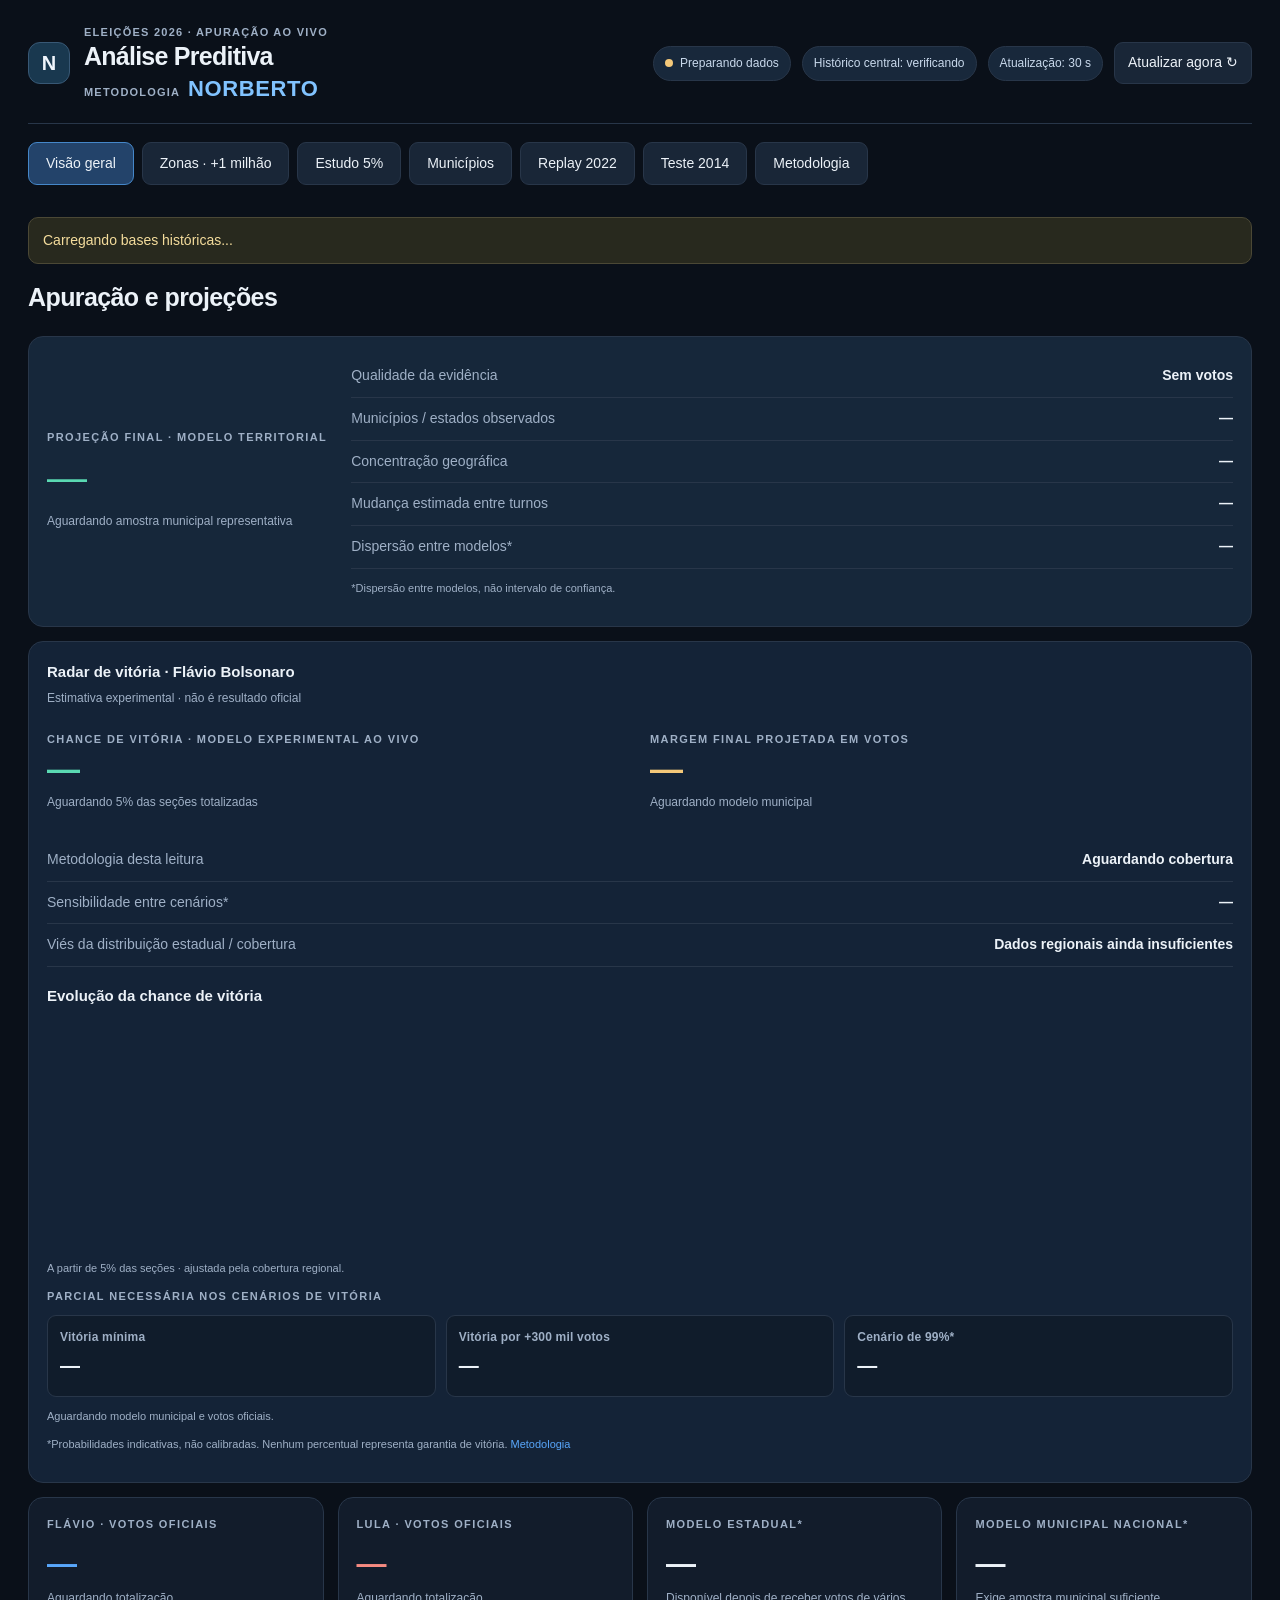
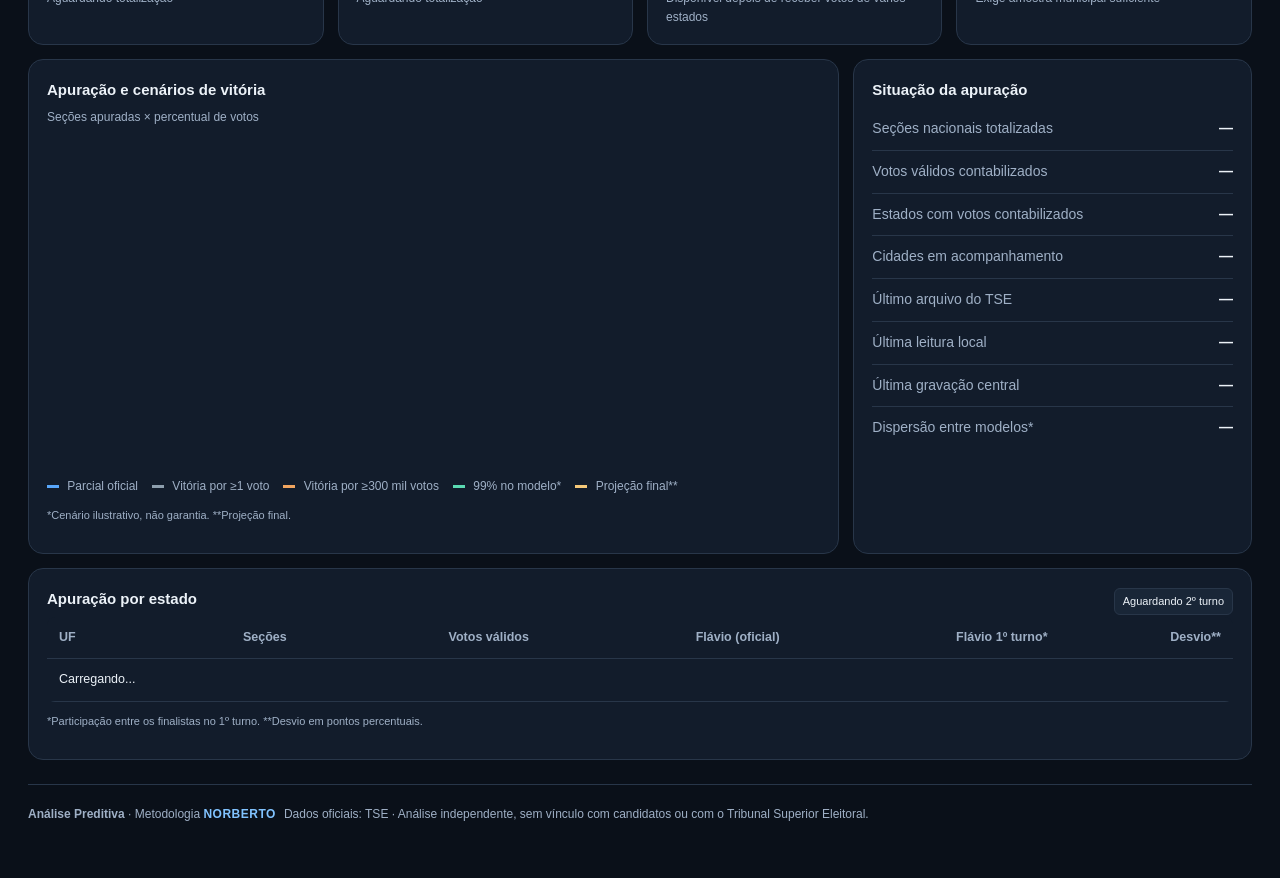
==== eleicoes-2026-live/index.html @ 01050803 "feat(eleicoes): candidate selectable first-round vote breakdown for every major-city electoral zone" ====
<!doctype html>
<html lang="pt-BR"><head><meta charset="utf-8"><meta name="viewport" content="width=device-width, initial-scale=1">
<title>Análise Preditiva | Metodologia Norberto | Eleições 2026</title>
<meta name="description" content="Análise Preditiva — Metodologia Norberto. Eleições 2026, apuração presidencial, projeções e dados oficiais do TSE.">
<style>
:root{color-scheme:dark;--bg:#0a1019;--panel:#121c2b;--panel2:#192637;--border:#283649;--txt:#ecf2f8;--muted:#9fb0c6;--blue:#58a6fa;--red:#f58a81;--green:#5ad9b2;--yellow:#f4c879}
*{box-sizing:border-box}html{scroll-behavior:smooth}body{background:var(--bg);color:var(--txt);font:14px/1.55 Inter,-apple-system,BlinkMacSystemFont,Segoe UI,sans-serif;margin:0}button,input,select{font:inherit}a{color:var(--blue);text-decoration:none}button{cursor:pointer;border:1px solid var(--border);color:var(--txt);background:var(--panel2);border-radius:9px;padding:9px 13px}button:hover{border-color:#58708e}button.on{background:#23436a;border-color:#4587c9}input,select{color:var(--txt);background:var(--panel2);border:1px solid var(--border);border-radius:9px;padding:11px;width:100%;outline:none}input:focus{border-color:var(--blue)}.shell{max-width:1540px;margin:auto;padding:24px 28px 55px}.top{display:flex;justify-content:space-between;align-items:center;gap:18px;padding-bottom:20px;border-bottom:1px solid var(--border)}.brand{display:flex;gap:14px;align-items:center}.mark{background:#1c527a;border:1px solid #347ead;width:42px;height:42px;border-radius:12px;display:grid;place-items:center;font-size:19px}.brand h1{font-size:19px;line-height:1.2;margin:0}.eyebrow{font-size:11px;text-transform:uppercase;letter-spacing:1.4px;color:var(--muted);font-weight:700}.muted{color:var(--muted)}.sub{font-size:12px;color:var(--muted);margin:4px 0}.right{display:flex;gap:11px;align-items:center;flex-wrap:wrap}.pill{display:inline-flex;align-items:center;gap:7px;background:#18283b;border:1px solid var(--border);border-radius:99px;padding:7px 11px;color:#c9d9ec;font-size:12px}.dot{width:8px;height:8px;border-radius:99px;background:var(--yellow)}.dot.active{background:var(--green);box-shadow:0 0 0 4px #5ad9b21a}.tabs{display:flex;gap:8px;flex-wrap:wrap;padding:18px 0}.tab{padding:10px 17px}.intro{margin:2px 0 20px}.intro h2{font-size:25px;margin:0 0 5px;letter-spacing:-.6px}.notice{padding:11px 14px;border:1px solid #4b4835;background:#28291e;color:#f4dc9c;border-radius:10px;margin:14px 0;line-height:1.6}.notice.error{border-color:#73413f;background:#2b1e22;color:#ffb7ab}.grid{display:grid;grid-template-columns:repeat(12,minmax(0,1fr));gap:14px}.card{background:var(--panel);border:1px solid var(--border);border-radius:15px;padding:18px;min-width:0}.kpi{grid-column:span 3}.wide{grid-column:span 8}.side{grid-column:span 4}.full{grid-column:span 12}.half{grid-column:span 6}.kpi .n{font-size:30px;font-weight:760;line-height:1.1;margin-top:14px;letter-spacing:-1px}.head{font-size:15px;font-weight:700;margin:0 0 7px}.kpi .detail{font-size:12px;color:var(--muted);margin-top:9px;min-height:36px}.blue{color:var(--blue)}.red{color:var(--red)}.green{color:var(--green)}.yellow{color:var(--yellow)}.hr{border:0;border-top:1px solid var(--border);margin:14px 0}.pair{display:flex;justify-content:space-between;gap:18px;padding:10px 0;border-bottom:1px solid var(--border)}.pair:last-child{border:0}.pair strong{text-align:right;font-variant-numeric:tabular-nums}.progress{height:10px;border-radius:20px;display:flex;overflow:hidden;background:#243346;margin:16px 0 6px}.progress>div:first-child{background:#427dd0}.progress>div:last-child{background:#d76867}.statlabel{color:var(--muted);font-size:12px}.tools{display:flex;gap:9px;align-items:center;flex-wrap:wrap}.tools select{width:auto;max-width:320px}.tbl{overflow:auto;max-height:570px;border-radius:8px}.tbl table{border-collapse:collapse;width:100%;font-size:12.5px;white-space:nowrap}th,td{text-align:right;padding:11px 12px;border-bottom:1px solid #283649}th{color:var(--muted);font-weight:650;position:sticky;top:0;background:var(--panel);z-index:1}th:first-child,td:first-child{text-align:left}.tag{font-size:11px;padding:4px 8px;border:1px solid var(--border);background:var(--panel2);border-radius:6px;white-space:nowrap}.stage-buttons{display:flex;flex-wrap:wrap;gap:9px}.chart{width:100%;height:300px;display:block}.metricbig{font-size:25px;font-weight:760}.legend{display:flex;flex-wrap:wrap;gap:14px;font-size:12px;color:var(--muted);margin-top:6px}.swatch{display:inline-block;width:12px;height:3px;vertical-align:middle;margin-right:5px}.list-compact{padding-left:20px;margin:12px 0}.list-compact li{margin:9px 0}.hide{display:none!important}footer{font-size:12px;color:var(--muted);padding-top:30px}#cityResults{max-height:300px;overflow:auto;margin-top:10px}#cityResults button{width:100%;text-align:left;border:0;border-bottom:1px solid var(--border);border-radius:0;background:transparent}#cityResults button:hover{background:#1b2d44}.mini{font-size:11px;color:var(--muted)}@media(max-width:1000px){.kpi{grid-column:span 6}.wide,.side{grid-column:span 12}.half{grid-column:span 12}.shell{padding:16px}.top{align-items:flex-start;flex-direction:column}.intro h2{font-size:22px}}@media(max-width:560px){.kpi{grid-column:span 12}.tabs{gap:6px}.tab{flex:1;padding:9px 7px}.kpi .n{font-size:27px}}

/* Win-path monitor: inherits the existing observatory design. */
.victory-panel{background:#142337}
.victory-metrics{display:grid;grid-template-columns:1fr 1fr;gap:20px;margin:13px 0}
.victory-measure{padding:10px 0;min-width:0}
.victory-measure .n{font-size:33px;font-weight:760;line-height:1.3;font-variant-numeric:tabular-nums}
.victory-scenarios{display:grid;grid-template-columns:repeat(3,minmax(0,1fr));gap:10px;margin:10px 0}
.victory-scenarios>div{border:1px solid var(--border);border-radius:9px;padding:12px;background:#101c2b}
.victory-scenarios strong{font-size:20px;font-variant-numeric:tabular-nums;display:block;margin:3px 0}
.victory-scenarios .eyebrow{text-transform:none;letter-spacing:.2px;font-size:12px}
#liveChart{height:340px}
@media(max-width:720px){.victory-metrics{grid-template-columns:1fr}.victory-scenarios{grid-template-columns:1fr}#liveChart{height:295px}}

#winProbabilityChart{margin-top:4px;max-height:235px}
.brand h1{font-size:25px;letter-spacing:-.75px;font-weight:760}.brand .eyebrow{letter-spacing:1.25px}.method-signature{display:flex;flex-wrap:wrap;gap:8px;align-items:baseline;margin-top:4px;line-height:1.25}.method-signature span{font-size:11px;letter-spacing:1.2px;color:var(--muted);font-weight:700}.method-signature strong{font-size:22px;letter-spacing:.6px;color:#81c3ff;font-weight:820}.footer-author{color:#81c3ff;letter-spacing:.5px}@media(max-width:560px){.brand h1{font-size:23px}.method-signature strong{font-size:20px}}.mark{background:#19384f;border-color:#385875;color:#eff5fc;font-weight:800;font-size:20px}.victory-panel .sub{line-height:1.45}footer{display:flex;flex-wrap:wrap;gap:4px 8px;border-top:1px solid var(--border);margin-top:24px;padding-top:20px}
</style></head>
<body><div class="shell">
<header class="top"><div class="brand"><div class="mark">N</div><div><div class="eyebrow">ELEIÇÕES 2026 · APURAÇÃO AO VIVO</div><h1>Análise Preditiva</h1><div class="method-signature"><span>METODOLOGIA</span><strong>NORBERTO</strong></div></div></div><div class="right"><span id="apiStatus" class="pill"><span id="apiDot" class="dot"></span><span id="apiText">Preparando dados</span></span><span class="pill" id="archiveStatus">Histórico central: verificando</span><span class="pill" id="refreshClock">Atualização: 30 s</span><button id="refreshBtn" type="button">Atualizar agora ↻</button></div></header>
<nav class="tabs"><button class="tab on" data-view="overview">Visão geral</button><button class="tab" data-view="zones">Zonas · +1 milhão</button><button class="tab" data-view="early">Estudo 5%</button><button class="tab" data-view="cities">Municípios</button><button class="tab" data-view="replay">Replay 2022</button><button class="tab" data-view="replay14">Teste 2014</button><button class="tab" data-view="methods">Metodologia</button></nav>
<div id="notice" class="notice" role="status">Carregando bases históricas...</div>
<section id="view-overview" class="view"><div class="intro"><h2>Apuração e projeções</h2></div>
<div class="grid">
<div class="card full" style="display:flex;gap:24px;flex-wrap:wrap;align-items:center;justify-content:space-between;background:#16273a">
  <div style="min-width:235px"><div class="eyebrow">Projeção final · modelo territorial</div>
  <div class="n green" style="font-size:40px" id="kc">—</div><div class="sub" id="kcdet">Aguardando amostra municipal representativa</div></div>
  <div style="flex:1;min-width:280px"><div class="pair"><span class="muted">Qualidade da evidência</span><strong id="quality">Sem votos</strong></div>
  <div class="pair"><span class="muted">Municípios / estados observados</span><strong id="modelCoverage">—</strong></div>
  <div class="pair"><span class="muted">Concentração geográfica</span><strong id="geoBias">—</strong></div>
  <div class="pair"><span class="muted">Mudança estimada entre turnos</span><strong id="transfer">—</strong></div>
  <div class="pair"><span class="muted">Dispersão entre modelos*</span><strong id="modelRange">—</strong></div>
  <p class="mini">*Dispersão entre modelos, não intervalo de confiança.</p></div></div>

<div class="card full victory-panel" id="victoryPanel">
  <div class="head">Radar de vitória · Flávio Bolsonaro</div>
  <p class="sub">Estimativa experimental · não é resultado oficial</p>
  <div class="victory-metrics">
    <div class="victory-measure">
      <div class="eyebrow">Chance de vitória · modelo experimental ao vivo</div>
      <div id="winChance" class="n green">—</div>
      <div class="sub" id="winChanceSub">Aguardando 5% das seções totalizadas</div>
    </div>
    <div class="victory-measure">
      <div class="eyebrow">Margem final projetada em votos</div>
      <div id="projectedMargin" class="n yellow">—</div>
      <div class="sub" id="projectedMarginSub">Aguardando modelo municipal</div>
    </div>
  </div>

  <div class="pair"><span class="muted">Metodologia desta leitura</span><strong id="winPhase">Aguardando cobertura</strong></div>
  <div class="pair"><span class="muted">Sensibilidade entre cenários*</span><strong id="winRange">—</strong></div>
  <div class="pair"><span class="muted">Viés da distribuição estadual / cobertura</span><strong id="winGeography">Dados regionais ainda insuficientes</strong></div>
  <div class="head" style="margin-top:17px">Evolução da chance de vitória</div>
  
  <canvas class="chart" id="winProbabilityChart" style="height:235px" aria-label="Probabilidade experimental de vitória de Flávio conforme avançam as seções totalizadas"></canvas>
  <p class="mini">A partir de 5% das seções · ajustada pela cobertura regional.</p>
  <div class="eyebrow">Parcial necessária nos cenários de vitória</div>
  <div class="victory-scenarios">
    <div><div class="eyebrow">Vitória mínima</div><strong id="oneVoteNow">—</strong></div>
    <div><div class="eyebrow">Vitória por +300 mil votos</div><strong id="threeHundredNow">—</strong></div>
    <div><div class="eyebrow">Cenário de 99%*</div><strong id="nearCertainNow">—</strong></div>
  </div>
  <p class="mini" id="victoryAssumption">Aguardando modelo municipal e votos oficiais.</p>
  <p class="mini">*Probabilidades indicativas, não calibradas. Nenhum percentual representa garantia de vitória. <a href="#" data-method-link="1">Metodologia</a></p>
</div>
<div class="card kpi"><div class="eyebrow">Flávio · votos oficiais</div><div id="kf" class="n blue">—</div><div class="detail" id="kfdet">Aguardando totalização</div></div>
<div class="card kpi"><div class="eyebrow">Lula · votos oficiais</div><div id="kl" class="n red">—</div><div class="detail" id="kldet">Aguardando totalização</div></div>
<div class="card kpi"><div class="eyebrow">Modelo estadual*</div><div id="kp" class="n">—</div><div class="detail" id="kpdet">Disponível depois de receber votos de vários estados</div></div>
<div class="card kpi"><div class="eyebrow">Modelo municipal nacional*</div><div id="km" class="n">—</div><div class="detail" id="kmdet">Exige amostra municipal suficiente</div></div>
<div class="card wide"><div class="head">Apuração e cenários de vitória</div><p class="sub">Seções apuradas × percentual de votos</p><canvas class="chart" id="liveChart" aria-label="Apuração oficial e cenários de vitória ao longo das seções totalizadas"></canvas><div class="legend"><span><i class="swatch" style="background:#58a6fa"></i> Parcial oficial</span><span><i class="swatch" style="background:#8d9ead"></i> Vitória por ≥1 voto</span><span><i class="swatch" style="background:#f0a45f"></i> Vitória por ≥300 mil votos</span><span><i class="swatch" style="background:#5ad9b2"></i> 99% no modelo*</span><span><i class="swatch" style="background:#f4c879"></i> Projeção final**</span></div><p class="mini">*Cenário ilustrativo, não garantia. **Projeção final.</p></div>
<div class="card side"><div class="head">Situação da apuração</div><div class="pair"><span class="muted">Seções nacionais totalizadas</span><strong id="sections">—</strong></div><div class="pair"><span class="muted">Votos válidos contabilizados</span><strong id="votesvalid">—</strong></div><div class="pair"><span class="muted">Estados com votos contabilizados</span><strong id="statesReady">—</strong></div><div class="pair"><span class="muted">Cidades em acompanhamento</span><strong id="citiesReady">—</strong></div><div class="pair"><span class="muted">Último arquivo do TSE</span><strong id="lastSource">—</strong></div><div class="pair"><span class="muted">Última leitura local</span><strong id="lastUpdate">—</strong></div><div class="pair"><span class="muted">Última gravação central</span><strong id="archiveLatest">—</strong></div><div class="pair"><span class="muted">Dispersão entre modelos*</span><strong id="sensitivity">—</strong></div></div>
<div class="card full"><div class="tools" style="justify-content:space-between"><div><div class="head">Apuração por estado</div></div><span id="tableStatus" class="tag">Aguardando 2º turno</span></div><div class="tbl"><table><thead><tr><th>UF</th><th>Seções</th><th>Votos válidos</th><th>Flávio (oficial)</th><th>Flávio 1º turno*</th><th>Desvio**</th></tr></thead><tbody id="stateRows"><tr><td colspan="6">Carregando...</td></tr></tbody></table></div><p class="mini">*Participação entre os finalistas no 1º turno. **Desvio em pontos percentuais.</p></div>
</div></section>


<section id="view-zones" class="view hide">
 <div class="intro"><h2>Apuração por zona eleitoral</h2><p class="muted">15 cidades com mais de 1 milhão de habitantes · estimativa populacional IBGE 2026</p></div>
 <div class="card" style="margin-bottom:14px">
  <div class="tools" style="justify-content:space-between">
   <div class="tools"><label for="metroSelect" class="eyebrow">Localidade</label><select id="metroSelect" aria-label="Cidade com mais de um milhão de habitantes"></select></div>
   <button id="zoneRefreshBtn" type="button">Atualizar zonas</button>
  </div>
  <p class="sub" id="zoneStatus">Selecione uma localidade para carregar o cadastro de zonas do TSE.</p>
 </div>
 <div class="grid">
  <div class="card kpi"><div class="eyebrow">Zonas cadastradas</div><div class="n" id="zoneTotal">—</div><div class="detail">Cadastro oficial EA12</div></div>
  <div class="card kpi"><div class="eyebrow">Zonas com dados do 2º turno</div><div class="n blue" id="zoneCounted">—</div><div class="detail">EA20 oficial · 6258</div></div>
  <div class="card kpi"><div class="eyebrow">Cobertura das zonas</div><div class="n" id="zoneCoverage">—</div><div class="detail">Seções totalizadas nas zonas verificadas</div></div>
  <div class="card kpi"><div class="eyebrow">Referência histórica validada</div><div class="n" id="zoneVerified">—</div><div class="detail">1º turno por zona × total municipal</div></div>
  <div class="card full">
   <div class="head">Leitura territorial · primeiro e segundo turnos</div>
   <p class="sub" id="zoneSummary">Votos oficiais de cada zona eleitoral, sem somar novamente os totais municipais.</p>
   <div class="tools"><label for="zoneCandidateFilter" class="mini">Explorar candidato do 1º turno</label><select id="zoneCandidateFilter" aria-label="Candidato do primeiro turno por zona"></select></div>
   <div class="tbl"><table><thead><tr><th>Zona</th><th>Seções apuradas</th><th>Flávio · 1º turno*</th><th>Candidato escolhido · 1º turno</th><th>Flávio · 2º turno*</th><th>Desvio</th><th>Votos válidos no 2º turno</th></tr></thead>
    <tbody id="zoneRows"><tr><td colspan="7">Carregando cadastro eleitoral...</td></tr></tbody></table></div>
   <p class="mini">*Participação apenas entre Flávio e Lula, para comparação entre turnos. O total de votos válido inclui todos os candidatos do primeiro turno. Zonas sem resultados aparecem como indisponíveis, nunca como zero. Fonte: TSE (EA12/EA20).</p>
  </div>

  <div class="card full">
   <div class="head">Primeiro turno de 2026 · todos os candidatos</div>
   <p class="sub">Votação nominal por zona, agregada apenas após conciliação com o resultado municipal oficial.</p>
   <div class="tbl"><table><thead><tr><th>Candidato</th><th>Votos</th><th>% dos válidos no 1º turno</th></tr></thead>
    <tbody id="zoneCandidates"><tr><td colspan="3">Carregando referência oficial por zona...</td></tr></tbody></table></div>
   <div class="pair"><span class="muted">Votos em candidatos fora da disputa do 2º turno</span><strong id="zoneOtherVotes">—</strong></div>
   <div class="pair"><span class="muted">Votos brancos e nulos (1º turno)</span><strong id="zoneBlankNull">—</strong></div>
   <p class="mini">Esses votos não têm destino conhecido no segundo turno. Uma mudança nos votos agregados não identifica individualmente quem transferiu seu voto.</p>
  </div>
  <div class="card half">
   <div class="head">Comparecimento e abstenção</div>
   <div class="pair"><span class="muted">Comparecimento no 1º turno</span><strong id="zoneTurnoutFirst">—</strong></div>
   <div class="pair"><span class="muted">Abstenção no 1º turno</span><strong id="zoneAbstentionFirst">—</strong></div>
   <div class="pair"><span class="muted">Comparecimento nas seções já totalizadas do 2º turno</span><strong id="zoneTurnoutSecond">—</strong></div>
   <div class="pair"><span class="muted">Variação observada*</span><strong id="zoneTurnoutDelta">—</strong></div>
   <p class="mini">*A comparação parcial é descritiva: as seções totalizadas podem não representar todas as zonas.</p>
  </div>
  <div class="card half">
   <div class="head">Sensibilidade à participação · cenário hipotético</div>
   <label class="mini" for="zoneTurnoutAssumption">Variação do comparecimento no 2º turno em relação ao 1º: <strong id="zoneTurnoutAssumptionValue">0,0 p.p.</strong></label>
   <input type="range" id="zoneTurnoutAssumption" min="-10" max="10" step="0.5" value="0" style="width:100%;margin:12px 0">
   <label class="mini" for="zoneOtherParticipation">Parcela dos votos de terceiros que voltaria a ser válida: <strong id="zoneOtherParticipationValue">80%</strong></label>
   <input type="range" id="zoneOtherParticipation" min="0" max="100" step="5" value="80" style="width:100%;margin:12px 0">
   <div class="pair"><span class="muted">Mudança hipotética de comparecimento</span><strong id="zoneScenarioAttendance">—</strong></div>
   <div class="pair"><span class="muted">Votos de terceiros considerados válidos na hipótese</span><strong id="zoneScenarioPool">—</strong></div>
   <p class="mini">Os controles não atribuem votos a candidatos nem produzem chance de vitória: mostram apenas o tamanho dos grupos sob hipóteses informadas pelo leitor.</p>
  </div>
  <div class="card full">
   <div class="head">Diagnóstico por zonas · uso experimental</div>
   <div class="pair"><span class="muted">Diferença territorial da parcial recebida</span><strong id="zoneShift">—</strong></div>
   <div class="pair"><span class="muted">Projeção exploratória da cidade pelas zonas</span><strong id="zoneProjection">—</strong></div>
   <p class="mini" id="zoneProjectionNote">A projeção ficará suspensa até termos referência do primeiro turno para todas as zonas e cobertura suficiente do segundo turno. Ela não entra automaticamente no motor nacional ou nas chances eleitorais.</p>
  </div>
 </div>
</section>
<section id="view-early" class="view hide">
  <div class="intro"><h2>Estudo histórico · primeiras 5% das urnas</h2>
    <p class="muted">Apuração real de 2022 e simulações territoriais de 2014/2018.</p>
  </div>
  <div class="notice">2022: apuração real. 2014/2018: simulações municipais, não a sequência oficial de urnas.</div>
  <div class="grid">
    <div class="card kpi"><div class="eyebrow">2022 · estimativa aos 5% de seções</div><div class="n blue" id="earlyActual5">—</div><div class="detail">Bolsonaro · interpolado entre 4,82% e 5,61% reais</div></div>
    <div class="card kpi"><div class="eyebrow">2022 · resultado final</div><div class="n" id="earlyFinal2022">—</div><div class="detail">TSE · 100% de seções</div></div>
    <div class="card kpi"><div class="eyebrow">Queda de 5% até o final</div><div class="n red" id="earlyBias5">—</div><div class="detail">Diferença de participação, em pontos percentuais</div></div>
    <div class="card kpi"><div class="eyebrow">Vantagem inicial para 300 mil votos*</div><div class="n yellow" id="earlyTarget300">—</div><div class="detail">Hipótese: repetir o desvio de 2022; 120 milhões de votos válidos</div></div>
    
    <div class="card full" id="odds5Panel">
      <div class="tools" style="justify-content:space-between;align-items:start">
        <div>
          <div class="head">Faixas de chance condicional · parcial aos 5%</div>
          <p class="sub">Chance por faixa de parcial aos 5% · cenários não calibrados.</p>
        </div>
        <div class="tools"><label for="odds5Partial" class="mini">Simular parcial</label><select id="odds5Partial" aria-label="Parcial hipotética de Flávio aos cinco por cento das seções"></select></div>
      </div>
      <div class="victory-metrics" style="margin-top:4px">
        <div class="victory-measure"><div class="eyebrow">Chance de vitória no cenário composto</div><div class="n yellow" id="odds5Chance">—</div></div>
        <div class="victory-measure"><div class="eyebrow">Faixa entre apurações regionais distintas</div><div class="n" id="odds5Sensitivity">—</div><div class="sub" id="odds5SensitivityLabel">O mesmo percentual de parcial pode significar situações muito diferentes.</div></div>
      </div>
      <div class="pair"><span class="muted">Chance condicional de vitória por pelo menos 300 mil votos</span><strong id="odds5Chance300">—</strong></div>
      <p class="mini" id="odds5Assumptions">Carregando simulações e hipóteses...</p>
      <canvas class="chart" id="odds5Chart" style="height:320px" aria-label="Curvas de chance condicional para cada percentual da parcial com 5% das urnas apuradas"></canvas>
      <div class="legend"><span><i class="swatch" style="background:#f4c879"></i> Cenário composto</span><span><i class="swatch" style="background:#58a6fa"></i> 2022 como referência</span><span><i class="swatch" style="background:#5ad9b2"></i> Regional moderado</span><span><i class="swatch" style="background:#f58a81"></i> Regional concentrado</span></div>
      <div class="tbl" style="margin-top:17px"><table><thead><tr><th>Parcial aos 5%</th><th>Chance composta</th><th>Vitória ≥300 mil votos</th><th>2022 como referência</th><th>Regional moderado</th><th>Regional concentrado</th><th>Equilibrado</th></tr></thead><tbody id="odds5Rows"><tr><td colspan="7">Carregando cenários...</td></tr></tbody></table></div>
      <p class="mini">Os pesos de combinação são escolhas analíticas: 10% equilibrado, 35% trajetória real de 2022, 35% regional moderado e 20% regional concentrado. Foram incluídos erros adicionais hipotéticos de 1,5 ponto percentual. Valores de 95% ou 99% <b>não significam garantias de 95% ou 99%</b> na eleição de 2026. <a href="/data/odds-5pct-2026.json">Ver simulações, parâmetros e limitações</a>.</p>
    </div>
    <div class="card wide">
      <div class="head">Evolução real de 2022 · início da apuração</div>
      <p class="sub">Curva oficial · ponto de 5% interpolado.</p>
      <canvas id="earlyChart" class="chart" aria-label="Parcial nacional real de 2022 até 12% das seções"></canvas>
      <div class="legend"><span><i class="swatch" style="background:#58a6fa"></i> Parcial real de Bolsonaro</span><span><i class="swatch" style="background:#f4c879"></i> Interpolação aos 5%</span><span><i class="swatch" style="background:#8897ab"></i> Resultado final (49,10%)</span></div>
    </div>
    <div class="card side">
      <div class="head">Como interpretar 5%</div>
      <div class="pair"><span class="muted">Limiar de vitória mínima*</span><strong id="earlyTargetOne">—</strong></div>
      <div class="pair"><span class="muted">Limiar de vitória por 300 mil*</span><strong id="earlyTarget300Detail">—</strong></div>
      <div class="pair"><span class="muted">Medida usada</span><strong>Seções apuradas</strong></div>
      <div class="pair"><span class="muted">Status de confiança</span><strong>Não calibrado</strong></div>
      <hr class="hr"><p class="mini">*Limites hipotéticos: mantida exatamente a diferença de 4,39 p.p. entre a parcial aos 5% e o resultado final de 2022. Não são limiares de garantia ou uma previsão independente para 2026.</p>
      <p class="mini" id="earlySnapAudit">Verificando registros históricos...</p>
    </div>
    <div class="card full">
      <div class="head">Teste do motor com 5% · 2014 e 2018</div>
      <p class="sub">300 simulações por cenário · não reproduzem a ordem oficial das seções.</p>
      <div class="tbl"><table><thead><tr><th>Ano / cenário</th><th>Resultado final</th><th>Parcial bruta média</th><th>Projeção média</th><th>Erro médio</th><th>Erro 90%*</th><th>Erros de vencedor</th></tr></thead><tbody id="earlyValidationRows"><tr><td colspan="7">Carregando teste...</td></tr></tbody></table></div>
      <p class="mini">*Percentil 90 do erro simulado, não confiança estatística de 90%.</p>
    </div>
    <div class="card full">
      <div class="head">Metodologia e rastreabilidade</div>
      <p>2022: observações do TSE preservadas em <a href="https://github.com/wcota/br_eleicoes_2022_2T/blob/main/br.csv" target="_blank" rel="noopener">br.csv</a>. O valor exato aos 5% não foi publicado naquele instante: estimamos por interpolação linear entre a leitura de 4,82% e a de 5,61%.</p>
      <p>2014/2018: utilizamos os resultados municipais completos com sua referência no primeiro turno e revelamos municípios em sequências simuladas. Comparamos a projeção obtida somente com os municípios revelados com o resultado final conhecido. O motor continua experimental, especialmente em 5% e com cobertura geográfica concentrada.</p>
      <p class="mini">Dataset e parâmetros auditáveis: <a href="/data/early-count-5pct.json">Validação 5% (JSON)</a>. Este estudo não altera a parcial oficial nem os critérios de prontidão do motor usado na visão geral.</p>
    </div>
  </div>
</section>
<section id="view-cities" class="view hide"><div class="intro"><h2>Base territorial · 5.570 municípios</h2><p class="muted">Resultados municipais e referências históricas.</p></div><div class="grid"><div class="card side"><label class="eyebrow" for="ufFilter">Filtrar estado</label><select id="ufFilter"><option value="">Brasil inteiro</option></select><div style="height:13px"></div><label class="eyebrow" for="citySearch">Pesquisar cidade</label><input id="citySearch" placeholder="Digite o nome da cidade" autocomplete="off"><div id="cityResults"></div><p class="mini">Amostras municipais atualizadas gradualmente. A ausência de uma cidade não equivale a zero voto.</p></div><div class="card wide"><div class="head" id="selectedCity">Selecione um município</div><div id="cityDetail" class="muted">Utilize a busca ao lado para escolher uma cidade e ver sua referência eleitoral.</div></div><div class="card full"><div class="head">Como os dados municipais influenciam a previsão</div><p class="muted">O modelo compara a parcial municipal com o primeiro turno para estimar os votos restantes.</p></div></div></section>
<section id="view-replay" class="view hide"><div class="intro"><h2>Replay histórico · 2022</h2><p class="muted">Projeções em fotografias históricas da apuração.</p></div><div class="card" style="margin-bottom:14px"><div class="head">Escolha o estágio histórico</div><div class="stage-buttons" id="stageButtons"></div><p class="mini">Cobertura em votos válidos, não em seções.</p></div><div class="grid"><div class="card kpi"><div class="eyebrow">Parcial observada · Bolsonaro</div><div id="rp" class="n blue">—</div><p class="sub" id="rpSub"></p></div><div class="card kpi"><div class="eyebrow">Projeção estadual</div><div id="rs" class="n">—</div><p class="sub" id="rsErr"></p></div><div class="card kpi"><div class="eyebrow">Projeção municipal</div><div id="rm" class="n green">—</div><p class="sub" id="rmErr"></p></div><div class="card kpi"><div class="eyebrow">Resultado final doméstico</div><div id="rf" class="n">49,10%</div><p class="sub">Bolsonaro • exclui exterior</p></div><div class="card wide"><div class="head">Erro absoluto por fase do replay</div><canvas class="chart" id="replayChart"></canvas><div class="legend"><span><i class="swatch" style="background:#58a6fa"></i> Estadual</span><span><i class="swatch" style="background:#5ad9b2"></i> Municipal</span></div></div><div class="card side"><div class="head">Auditoria do cenário</div><div class="pair"><span class="muted">Municípios observados</span><strong id="rCities">—</strong></div><div class="pair"><span class="muted">Votos válidos na fotografia</span><strong id="rVotes">—</strong></div><div class="pair"><span class="muted">Deslocamento estimado</span><strong id="rShift">—</strong></div><div class="pair"><span class="muted">Fonte temporal</span><strong id="rRef">—</strong></div><hr class="hr"><p class="mini">Modelo nacional de deslocamento entre turnos aplicado a referências municipais. Fotos históricas não necessariamente sincronizadas com um mesmo % de seções no TSE.</p></div></div></section>
<section id="view-replay14" class="view hide">
<div class="intro"><h2>Teste histórico · 2014</h2><p class="muted">Dilma Rousseff × Aécio Neves. Cenários de entrada municipal, com 200 simulações por cenário.</p></div>
<div class="notice">Teste <strong>sintético</strong>: a sequência dos municípios é simulada. Não corresponde à ordem cronológica real de transmissão das urnas de 2014. Os resultados do primeiro turno definem os pesos e a seleção; o segundo turno só é revelado para municípios selecionados.</div>
<div class="card" style="margin:15px 0"><div class="head">Ordem simulada das cidades</div><div class="tools"><button id="biased2014" class="on">Sul e Sudeste primeiro</button><button id="balanced2014">Ordem equilibrada</button></div><hr class="hr"><div class="head">Avanço da amostragem</div><div class="stage-buttons" id="stage14"></div><p class="mini">Meta de 5%, 10%, 20% ou 50% dos votos válidos conhecidos no 1º turno. Cobertura efetiva do 2º turno indicada na auditoria.</p></div>
<div class="grid">
<div class="card kpi"><div class="eyebrow">Parcial bruta · Aécio</div><div class="n blue" id="pct14raw">—</div><p class="sub">Somente cidades já reveladas</p></div>
<div class="card kpi"><div class="eyebrow">Projeção estadual</div><div class="n" id="pct14state">—</div><p class="sub" id="error14state">—</p></div>
<div class="card kpi"><div class="eyebrow">Projeção municipal</div><div class="n green" id="pct14mun">—</div><p class="sub" id="error14mun">—</p></div>
<div class="card kpi"><div class="eyebrow">Resultado oficial · Aécio</div><div class="n">48,36%</div><p class="sub">51.041.155 votos, incluindo exterior</p></div>
<div class="card wide"><div class="head">Curvas de 2014</div><p class="sub">A linha tracejada indica o resultado final doméstico de Aécio (48,32%).</p><canvas class="chart" id="chart2014"></canvas>
<div class="legend"><span><i class="swatch" style="background:#58a6fa"></i> Parcial</span><span><i class="swatch" style="background:#f4c879"></i> Estadual</span><span><i class="swatch" style="background:#5ad9b2"></i> Municipal</span><span><i class="swatch" style="background:#b7c6d9"></i> Resultado real</span></div></div>
<div class="card side"><div class="head">Auditoria do cenário</div><div class="pair"><span class="muted">Municípios revelados</span><strong id="num14">—</strong></div>
<div class="pair"><span class="muted">Votos do segundo turno revelados</span><strong id="coverage14">—</strong></div>
<div class="pair"><span class="muted">Estados presentes</span><strong id="states14">—</strong></div>
<div class="pair"><span class="muted">Deslocamento entre turnos</span><strong id="swing14">—</strong></div>
<div class="pair"><span class="muted">Erro da parcial bruta</span><strong id="error14raw">—</strong></div>
<hr class="hr"><p class="mini">Diferenças avaliadas contra 48,3241% (Aécio nos municípios brasileiros). O total oficial inclui também o exterior.</p></div>
<div class="card full"><div class="head">Robustez em 400 simulações independentes</div><div class="tbl"><table><thead><tr><th>Ordem dos municípios</th><th>Cobertura média</th><th>Erro bruto</th><th>Erro estadual</th><th>Erro municipal</th><th>Acerto do vencedor pelo modelo municipal</th></tr></thead><tbody id="trials14"></tbody></table></div><p class="mini">Erros médios absolutos em pontos percentuais. Cada cenário contém 200 seleções sintéticas próximas de 10% dos votos. Não são intervalos de confiança nem probabilidades de vitória para 2026.</p></div>
<div class="card full"><div class="head">Transferência territorial entre os turnos de 2014</div><p class="sub">Referência do 1º turno: Aécio ÷ (Aécio + Dilma) em cada cidade.</p><div class="tbl"><table><thead><tr><th>Cidade</th><th>Aécio entre os dois candidatos no 1º T</th><th>Aécio no 2º T</th><th>Mudança</th></tr></thead><tbody id="cities14"></tbody></table></div><p class="mini">Dados oficiais consolidados do TSE. As 131 localidades no exterior não participam da simulação territorial.</p></div>
</div></section><section id="view-methods" class="view hide"><div class="intro"><h2>Metodologia e fontes</h2></div><div class="card full" style="margin:16px 0">
<h3>Motor estatístico v1.1 · validação histórica</h3>
<p>O primeiro turno define dois parâmetros antes da apuração: a preferência entre os finalistas em cada município e seu peso em votos válidos. A diferença entre esse referencial e a votação parcial revela a transferência entre turnos. O sistema calcula dois ajustes nacionais e combina seus pesos conforme a distribuição geográfica dos votos observados; a partir de 20% de seções estaduais, os resultados oficiais de cada UF passam a ancorar gradualmente o modelo, até convergir para o resultado oficial completo.</p>
<div class="tbl"><table><thead><tr><th>Eleição e amostragem</th><th>Erro médio da parcial</th><th>Erro médio combinado</th><th>Tipo de evidência</th></tr></thead><tbody>
<tr><td>2014 · municípios equilibrados</td><td>2,48 p.p.</td><td><strong>0,44 p.p.</strong></td><td>100 simulações</td></tr>
<tr><td>2014 · Sul/Sudeste primeiro</td><td>7,71 p.p.</td><td><strong>0,64 p.p.</strong></td><td>100 simulações</td></tr>
<tr><td>2018 · municípios equilibrados</td><td>1,94 p.p.</td><td><strong>0,91 p.p.</strong></td><td>100 simulações</td></tr>
<tr><td>2018 · Sul/Sudeste primeiro</td><td>10,05 p.p.</td><td><strong>0,83 p.p.</strong></td><td>100 simulações</td></tr>
<tr><td>2022 · 4 fotografias municipais</td><td>—</td><td><strong>0,27–0,46 p.p.</strong></td><td>Apuração preservada; valores de cada estágio</td></tr>
</tbody></table></div>
<p class="mini">Simulações de 2014/2018: conjuntos de municípios completos selecionados por um processo fixo até aproximadamente 10% dos votos válidos conhecidos no 1º turno. Não são a sequência histórica real de transmissão de urnas. Os quatro registros de 2022 são fotografias reais, mas seus horários não coincidem necessariamente com 5%, 10%, 20% e 50% das seções. O erro varia entre eleições e amostras; não representa garantia estatística. <a href="/data/model-validation.json">Relatório completo dos experimentos</a>.</p>
<p><strong>Regra de apresentação:</strong> a dispersão entre modelos não é intervalo de confiança. Os limites de vitória calculam a parcial necessária com base na estimativa de votos ainda não apurados. O total de votos finais usa provisoriamente a referência de votos válidos do 1º turno, podendo mudar conforme comparecimento e votos do exterior. O indicador dinâmico começa a partir de 5% das seções e usa as chances condicionais do Estudo 5%, calculadas com cenários regionais e pesos assumidos. Quando os dados estaduais cobrem ao menos 90% dos votos nacionais e há oito UFs representadas, uma correção territorial atenuada pode ser aplicada. Enquanto não houver cobertura municipal suficiente, o percentual de seções apuradas, isoladamente, não aumenta a chance calculada: ela só muda com novos votos oficiais ou com correção territorial baseada em UFs efetivamente cobertas. A partir de 10%, com pelo menos 40 municípios observados em 12 UFs, a chance passa gradualmente à projeção territorial e a transição termina em 30% de seções. Se até 20% não houver cobertura municipal suficiente, a estimativa é suspensa em vez de continuar extrapolando o cenário inicial. Trata-se de probabilidade experimental, NÃO calibrada e sem garantia de 99%. Os limites mais exigentes do motor original continuam condicionados a 23 UFs, 100 municípios e 5% de cobertura municipal.</p>
</div><div class="grid"><div class="card half"><h3>Fontes primárias</h3><ul class="list-compact"><li><a href="https://www.tse.jus.br/eleicoes/informacoes-tecnicas-sobre-a-divulgacao-de-resultados" target="_blank" rel="noopener">TSE — Divulgação de resultados 2026</a>. Pleito 3221, eleição presidencial 6258.</li><li><a href="https://dadosabertos.tse.jus.br/" target="_blank" rel="noopener">TSE — Dados Abertos</a>: votos municipais e histórico.</li><li><a href="https://github.com/wcota/br_eleicoes_2022_2T" target="_blank" rel="noopener">Arquivo de fotografias municipais de 2022</a>, com versões históricas no Git.</li><li><a href="https://github.com/lsampaiorocha/brazil-votes-2026" target="_blank" rel="noopener">Consolidações municipais 2022/2026</a> e mapeamento de códigos.</li></ul></div><div class="card half"><h3>Regras analíticas</h3><ul class="list-compact"><li><b>Oficial:</b> sempre diretamente do TSE, com horário de leitura.</li><li><b>Referência municipal:</b> votos em Flávio divididos pela soma dos votos em Flávio e Lula no primeiro turno.</li><li><b>Projeção estadual:</b> média das parciais por UF ponderada pelos votos válidos do primeiro turno de 2026.</li><li><b>Projeção municipal:</b> usa votos já observados, referência territorial e deslocamento médio entre turnos nas cidades amostradas.</li><li><b>Sem votos novos:</b> nenhuma projeção final é produzida.</li></ul></div><div class="card full"><h3>Limitações e critérios de qualidade</h3><p>O modelo é <b>experimental</b>. A cobertura de cidades é amostral, não cobre necessariamente todas as zonas/seções em tempo real e pode sofrer viés de seleção. A probabilidade indicativa permanece oculta antes dos critérios mínimos de cobertura. Ainda não existe validação independente suficiente para chamar 99% de garantia. As parciais oficiais são armazenadas centralmente em tabelas dedicadas e protegidas. O histórico local é usado somente como redundância enquanto o serviço estiver indisponível. A coleta central é agendada apenas na janela eleitoral. A dispersão mostrada é o intervalo entre estimativas de modelos alternativos, não um intervalo de confiança nem uma probabilidade de vitória. A consulta do TSE é limitada a intervalos e não significa que haja nova divulgação a cada consulta.</p><p class="mini">Versão de estudo: 21/10/2026. Replay calculado com os dados que constavam de cada fotografia histórica, validado contra o resultado final doméstico somente para medição de erro. Corrigir pesos de comparecimento e reconstruir 2014/2018 continua no roteiro de pesquisa.</p></div></div></section>
<footer><span><strong>Análise Preditiva</strong> · Metodologia <strong class="footer-author">NORBERTO</strong></span><span>Dados oficiais: TSE · Análise independente, sem vínculo com candidatos ou com o Tribunal Superior Eleitoral.</span></footer>
</div><script src="/engine.js" defer></script><script src="/app.js" defer></script><script src="/replay2014.js" defer></script></body></html>
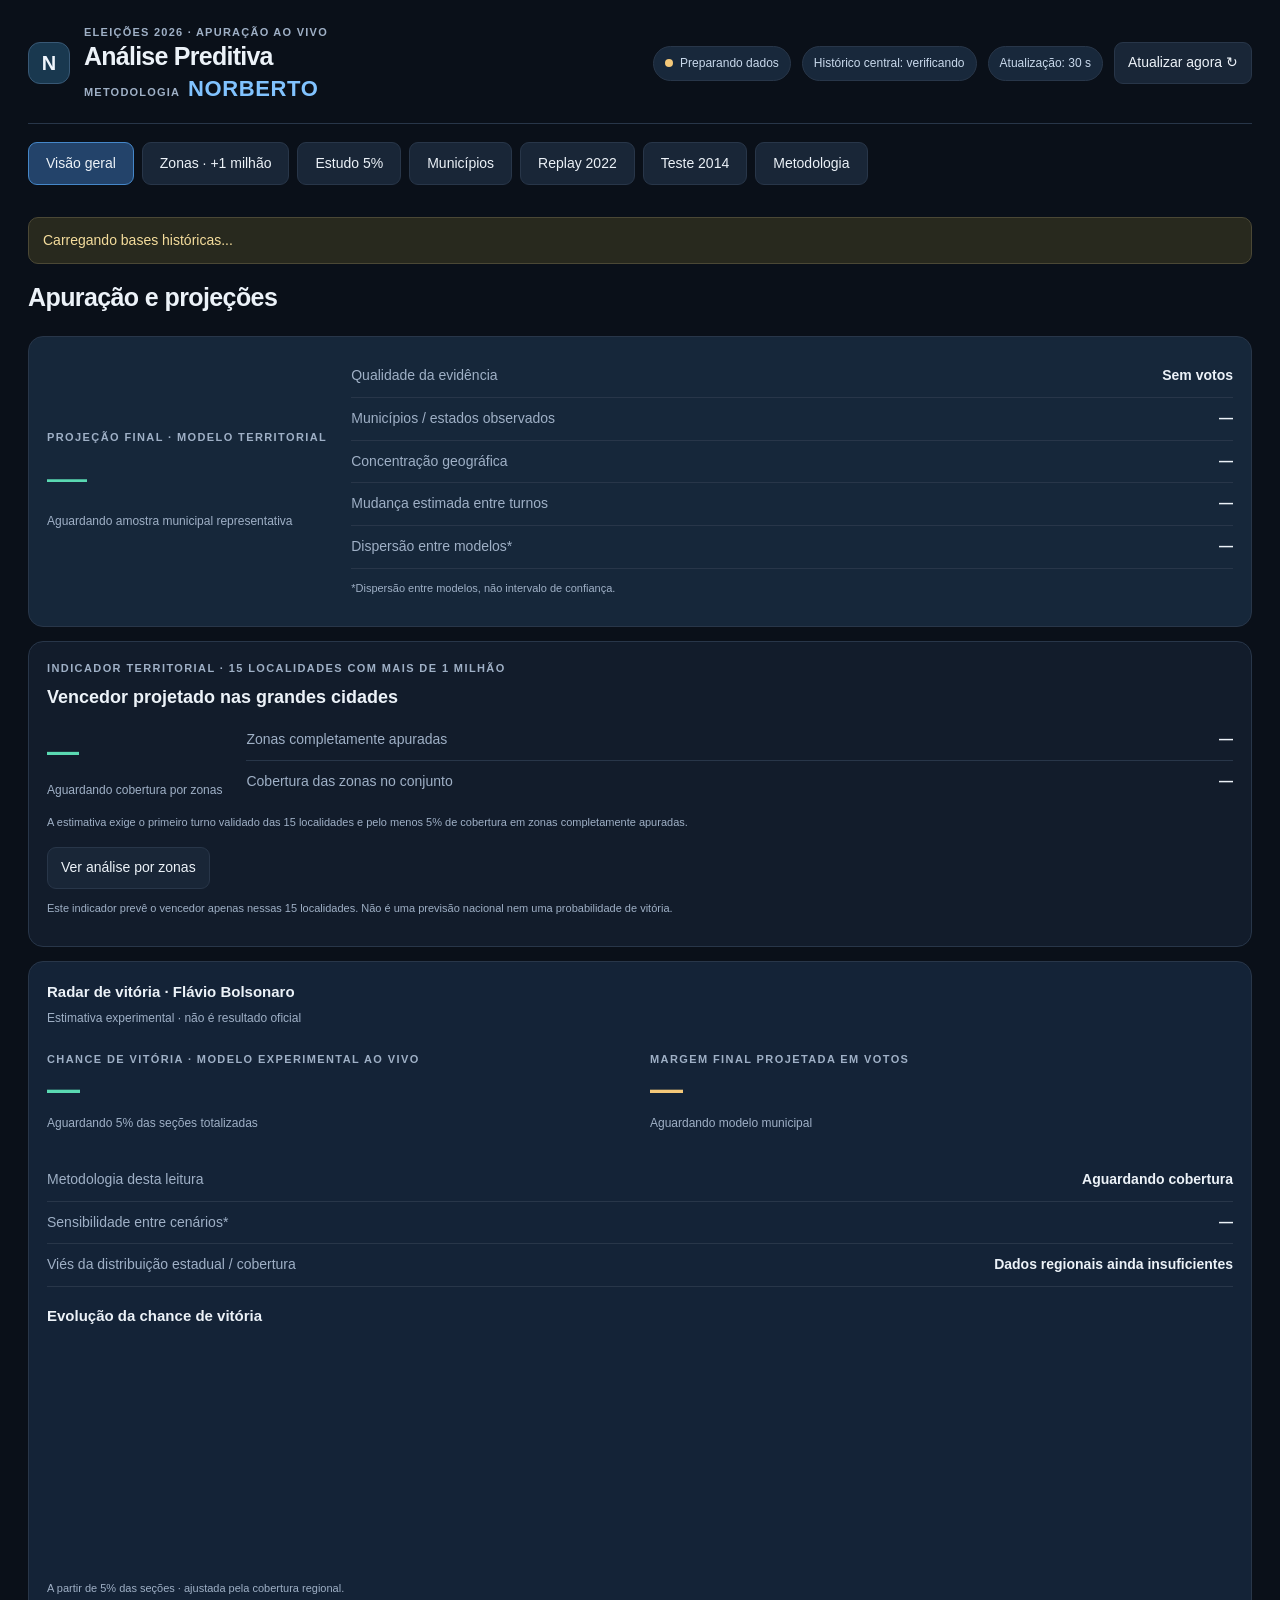
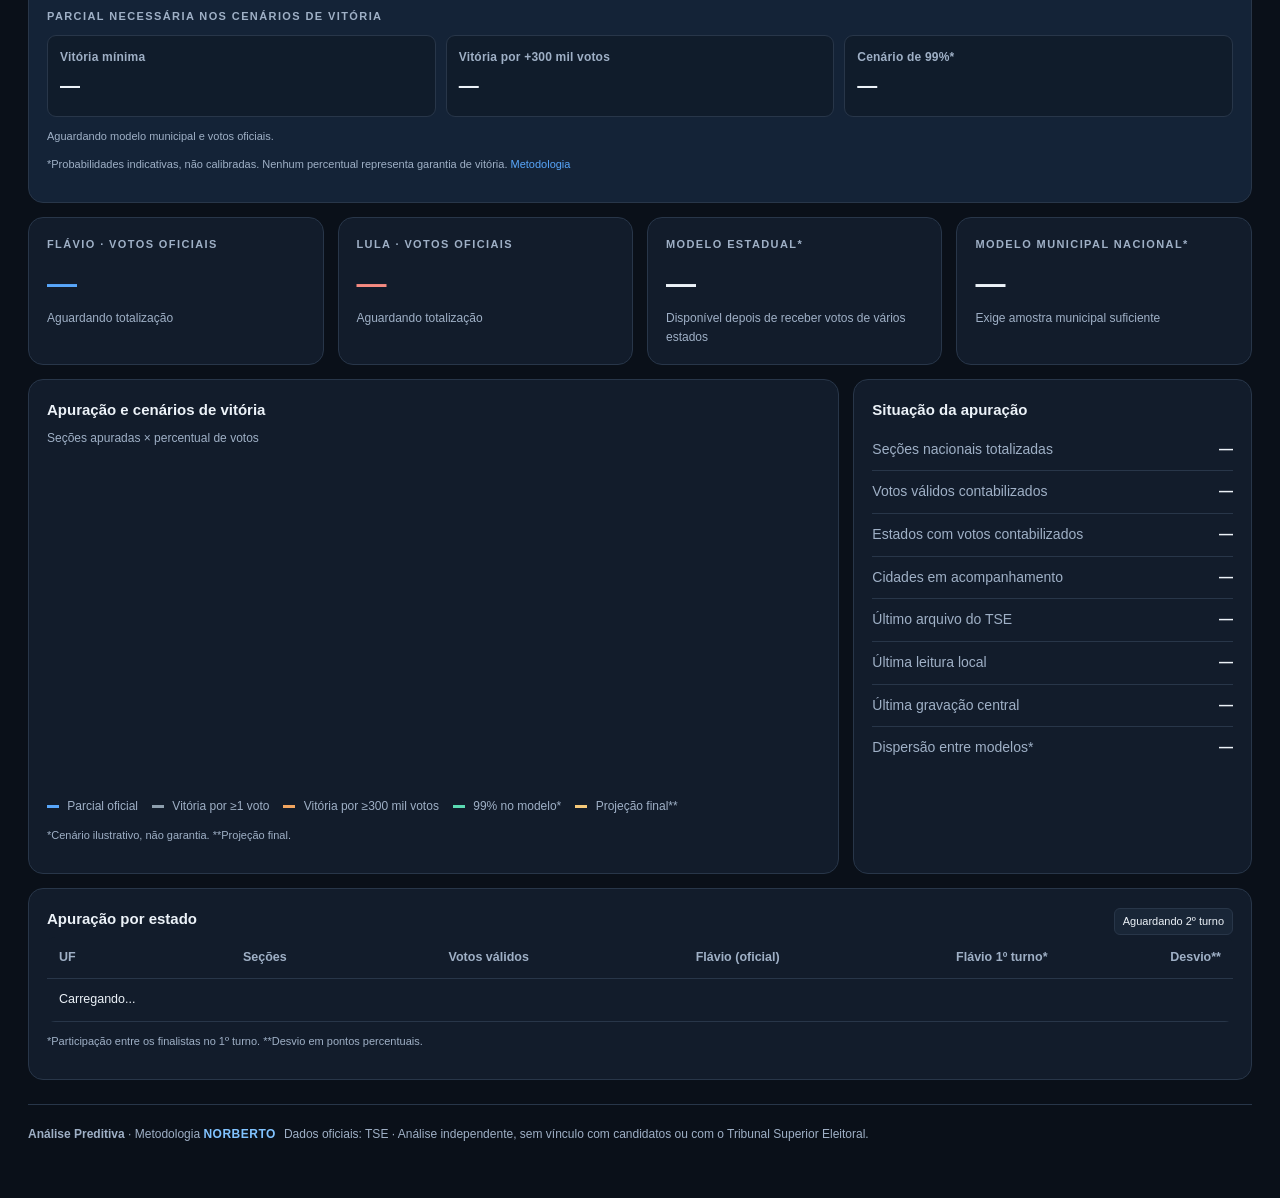
==== commit 59ef49bc: "feat(eleicoes): show megacity winner projection and 2022 winner-accuracy backtest on overview and zo" ====
--- a/eleicoes-2026-live/index.html
+++ b/eleicoes-2026-live/index.html
@@ -37,6 +37,19 @@
   <div class="pair"><span class="muted">Dispersão entre modelos*</span><strong id="modelRange">—</strong></div>
   <p class="mini">*Dispersão entre modelos, não intervalo de confiança.</p></div></div>
 
+<div class="card full" id="metroWinnerOverview">
+ <div class="eyebrow">Indicador territorial · 15 localidades com mais de 1 milhão</div>
+ <div class="head" style="margin-top:7px;font-size:18px">Vencedor projetado nas grandes cidades</div>
+ <div class="tools" style="gap:24px;align-items:flex-end">
+  <div><div class="n green" style="font-size:32px;font-weight:760" id="metroWinner">—</div>
+  <div class="sub" id="metroWinnerPct">Aguardando cobertura por zonas</div></div>
+  <div style="flex:1;min-width:200px"><div class="pair"><span class="muted">Zonas completamente apuradas</span><strong id="metroWinnerZones">—</strong></div>
+  <div class="pair"><span class="muted">Cobertura das zonas no conjunto</span><strong id="metroWinnerCoverage">—</strong></div></div>
+ </div>
+ <p class="mini" id="metroWinnerStatus">A estimativa exige o primeiro turno validado das 15 localidades e pelo menos 5% de cobertura em zonas completamente apuradas.</p>
+ <button type="button" id="metroWinnerDetails" style="margin-top:5px">Ver análise por zonas</button>
+ <p class="mini">Este indicador prevê o vencedor apenas nessas 15 localidades. Não é uma previsão nacional nem uma probabilidade de vitória.</p>
+</div>
 <div class="card full victory-panel" id="victoryPanel">
   <div class="head">Radar de vitória · Flávio Bolsonaro</div>
   <p class="sub">Estimativa experimental · não é resultado oficial</p>
@@ -93,13 +106,27 @@
   <div class="card kpi"><div class="eyebrow">Zonas com dados do 2º turno</div><div class="n blue" id="zoneCounted">—</div><div class="detail">EA20 oficial · 6258</div></div>
   <div class="card kpi"><div class="eyebrow">Cobertura das zonas</div><div class="n" id="zoneCoverage">—</div><div class="detail">Seções totalizadas nas zonas verificadas</div></div>
   <div class="card kpi"><div class="eyebrow">Referência histórica validada</div><div class="n" id="zoneVerified">—</div><div class="detail">1º turno por zona × total municipal</div></div>
+  <div class="card full" id="metroWinnerZoneCard">
+   <div class="eyebrow">Modelo por zona · agregado das 15 localidades</div>
+   <div class="head">Vencedor projetado nas grandes cidades</div>
+   <div class="tools" style="gap:30px">
+    <div><div class="n green" style="font-size:31px;font-weight:760" id="metroWinnerZone">—</div><div class="sub" id="metroWinnerZonePct">Aguardando referência oficial</div></div>
+    <div style="flex:1;min-width:240px">
+     <div class="pair"><span class="muted">Localidades com referência conciliada</span><strong id="metroWinnerVerified">—</strong></div>
+     <div class="pair"><span class="muted">Cidades com alguma zona completa</span><strong id="metroWinnerCityCoverage">—</strong></div>
+     <div class="pair"><span class="muted">Diferença estimada entre finalistas</span><strong id="metroWinnerMargin">—</strong></div>
+    </div>
+   </div>
+   <p class="sub" id="metroWinnerZoneStatus">Carregando o cadastro das zonas das 15 localidades...</p>
+   <p class="mini">São usadas somente zonas com todas as seções totalizadas; zonas parciais não são tratadas como completas. Estimativa experimental da soma das grandes cidades, não do Brasil.</p>
+  </div>
   <div class="card full">
    <div class="head">Leitura territorial · primeiro e segundo turnos</div>
    <p class="sub" id="zoneSummary">Votos oficiais de cada zona eleitoral, sem somar novamente os totais municipais.</p>
    <div class="tools"><label for="zoneCandidateFilter" class="mini">Explorar candidato do 1º turno</label><select id="zoneCandidateFilter" aria-label="Candidato do primeiro turno por zona"></select></div>
    <div class="tbl"><table><thead><tr><th>Zona</th><th>Seções apuradas</th><th>Flávio · 1º turno*</th><th>Candidato escolhido · 1º turno</th><th>Flávio · 2º turno*</th><th>Desvio</th><th>Votos válidos no 2º turno</th></tr></thead>
     <tbody id="zoneRows"><tr><td colspan="7">Carregando cadastro eleitoral...</td></tr></tbody></table></div>
-   <p class="mini">*Participação apenas entre Flávio e Lula, para comparação entre turnos. O total de votos válido inclui todos os candidatos do primeiro turno. Zonas sem resultados aparecem como indisponíveis, nunca como zero. Fonte: TSE (EA12/EA20).</p>
+   <p class="mini">*As colunas de Flávio usam a participação entre Flávio e Lula; a coluna do candidato escolhido usa todos os votos válidos do 1º turno. Dados ausentes não são zeros. Fonte: TSE (EA12/EA20).</p>
   </div>
 
   <div class="card full">
@@ -116,14 +143,14 @@
    <div class="pair"><span class="muted">Comparecimento no 1º turno</span><strong id="zoneTurnoutFirst">—</strong></div>
    <div class="pair"><span class="muted">Abstenção no 1º turno</span><strong id="zoneAbstentionFirst">—</strong></div>
    <div class="pair"><span class="muted">Comparecimento nas seções já totalizadas do 2º turno</span><strong id="zoneTurnoutSecond">—</strong></div>
-   <div class="pair"><span class="muted">Variação observada*</span><strong id="zoneTurnoutDelta">—</strong></div>
-   <p class="mini">*A comparação parcial é descritiva: as seções totalizadas podem não representar todas as zonas.</p>
+   <div class="pair"><span class="muted">Diferença bruta nas mesmas zonas*</span><strong id="zoneTurnoutDelta">—</strong></div>
+   <p class="mini">*Compara o 1º turno completo nas zonas com dados e as seções já apuradas dessas mesmas zonas no 2º turno. A composição das seções pode ser diferente.</p>
   </div>
   <div class="card half">
    <div class="head">Sensibilidade à participação · cenário hipotético</div>
    <label class="mini" for="zoneTurnoutAssumption">Variação do comparecimento no 2º turno em relação ao 1º: <strong id="zoneTurnoutAssumptionValue">0,0 p.p.</strong></label>
    <input type="range" id="zoneTurnoutAssumption" min="-10" max="10" step="0.5" value="0" style="width:100%;margin:12px 0">
-   <label class="mini" for="zoneOtherParticipation">Parcela dos votos de terceiros que voltaria a ser válida: <strong id="zoneOtherParticipationValue">80%</strong></label>
+   <label class="mini" for="zoneOtherParticipation">Parcela hipotética dos votos de terceiros que permaneceria válida: <strong id="zoneOtherParticipationValue">80%</strong></label>
    <input type="range" id="zoneOtherParticipation" min="0" max="100" step="5" value="80" style="width:100%;margin:12px 0">
    <div class="pair"><span class="muted">Mudança hipotética de comparecimento</span><strong id="zoneScenarioAttendance">—</strong></div>
    <div class="pair"><span class="muted">Votos de terceiros considerados válidos na hipótese</span><strong id="zoneScenarioPool">—</strong></div>
@@ -136,6 +163,29 @@
    <p class="mini" id="zoneProjectionNote">A projeção ficará suspensa até termos referência do primeiro turno para todas as zonas e cobertura suficiente do segundo turno. Ela não entra automaticamente no motor nacional ou nas chances eleitorais.</p>
   </div>
  </div>
+
+  <div class="card full">
+   <div class="head">Validação histórica por zonas · 2014, 2018 e 2022</div>
+   <p class="sub">15 cidades acima de 1 milhão de habitantes · votos finais reais do TSE · ordem de entrada das zonas simulada.</p>
+   <div class="tbl"><table><thead><tr><th>Ano</th><th>Zonas</th><th>Erro municipal</th><th>Erro por zona</th><th>Redução de erro</th><th>Abstenção: 2º − 1º turno</th></tr></thead>
+    <tbody id="zoneHistoricalRows"><tr><td colspan="6">Carregando estudo auditável...</td></tr></tbody></table></div>
+   <details style="margin-top:12px">
+    <summary style="cursor:pointer;font-weight:650">Saldos de votos entre o primeiro e o segundo turnos</summary>
+    <p class="mini">Diferenças líquidas observadas nas 15 cidades. Não equivalem à identificação da transferência individual de votos.</p>
+    <div class="tbl"><table><thead><tr><th>Eleição</th><th>Votos em outros candidatos no 1º turno</th><th>Mudança líquida do finalista A</th><th>Mudança líquida do finalista B</th><th>Variação dos votos válidos</th></tr></thead>
+    <tbody id="zoneHistoricalNetRows"><tr><td colspan="5">Carregando resultados oficiais...</td></tr></tbody></table></div>
+   </details>
+   <div class="head" style="margin-top:18px">2022 · quem o modelo apontava como vencedor?</div>
+   <p class="sub">Lula venceu nessas 15 localidades com 50,24% dos votos entre os finalistas. Acertos e erros abaixo usam 200 ordens de divulgação simuladas por faixa.</p>
+   <div class="tbl"><table><thead><tr><th>Etapa</th><th>Erro médio por zona</th><th>Acertos do vencedor</th><th>Erros do vencedor</th></tr></thead>
+     <tbody id="zoneWinnerReplay2022"><tr><td colspan="4">Calculando estudo de 2022...</td></tr></tbody></table></div>
+   <div class="tools" style="margin-top:12px"><label for="zoneHistoricalCoverage" class="mini">Amostra simulada</label>
+    <select id="zoneHistoricalCoverage"><option value="5">5%</option><option value="10">10%</option><option value="25">25%</option><option value="50">50%</option></select></div>
+   <div class="tbl"><table><thead><tr><th>Eleição</th><th>Erro municipal nessa etapa</th><th>Erro por zona</th><th>Ganho observado</th></tr></thead>
+    <tbody id="zoneHistoricalCoverageRows"><tr><td colspan="4">Carregando detalhes...</td></tr></tbody></table></div>
+   <p class="mini">Os resultados testam a previsão da participação nos votos válidos dos dois finalistas das 15 localidades, não do Brasil inteiro. Cada faixa utiliza 200 caminhos sintéticos de divulgação, com dados finais oficiais por zona. Esses erros não são intervalos de confiança nem validam probabilidades de vitória.</p>
+   <p class="mini"><a href="/data/historical-zone-backtest-2014-2018-2022.json">Dados e hipóteses do estudo</a> · <a href="https://github.com/norbertown02/painel-comercial/blob/main/eleicoes-2026-live/research/historical_zones_backtest.py" target="_blank" rel="noopener">Código reproduzível</a></p>
+  </div>
 </section>
 <section id="view-early" class="view hide">
   <div class="intro"><h2>Estudo histórico · primeiras 5% das urnas</h2>
@@ -231,4 +281,4 @@
 <p><strong>Regra de apresentação:</strong> a dispersão entre modelos não é intervalo de confiança. Os limites de vitória calculam a parcial necessária com base na estimativa de votos ainda não apurados. O total de votos finais usa provisoriamente a referência de votos válidos do 1º turno, podendo mudar conforme comparecimento e votos do exterior. O indicador dinâmico começa a partir de 5% das seções e usa as chances condicionais do Estudo 5%, calculadas com cenários regionais e pesos assumidos. Quando os dados estaduais cobrem ao menos 90% dos votos nacionais e há oito UFs representadas, uma correção territorial atenuada pode ser aplicada. Enquanto não houver cobertura municipal suficiente, o percentual de seções apuradas, isoladamente, não aumenta a chance calculada: ela só muda com novos votos oficiais ou com correção territorial baseada em UFs efetivamente cobertas. A partir de 10%, com pelo menos 40 municípios observados em 12 UFs, a chance passa gradualmente à projeção territorial e a transição termina em 30% de seções. Se até 20% não houver cobertura municipal suficiente, a estimativa é suspensa em vez de continuar extrapolando o cenário inicial. Trata-se de probabilidade experimental, NÃO calibrada e sem garantia de 99%. Os limites mais exigentes do motor original continuam condicionados a 23 UFs, 100 municípios e 5% de cobertura municipal.</p>
 </div><div class="grid"><div class="card half"><h3>Fontes primárias</h3><ul class="list-compact"><li><a href="https://www.tse.jus.br/eleicoes/informacoes-tecnicas-sobre-a-divulgacao-de-resultados" target="_blank" rel="noopener">TSE — Divulgação de resultados 2026</a>. Pleito 3221, eleição presidencial 6258.</li><li><a href="https://dadosabertos.tse.jus.br/" target="_blank" rel="noopener">TSE — Dados Abertos</a>: votos municipais e histórico.</li><li><a href="https://github.com/wcota/br_eleicoes_2022_2T" target="_blank" rel="noopener">Arquivo de fotografias municipais de 2022</a>, com versões históricas no Git.</li><li><a href="https://github.com/lsampaiorocha/brazil-votes-2026" target="_blank" rel="noopener">Consolidações municipais 2022/2026</a> e mapeamento de códigos.</li></ul></div><div class="card half"><h3>Regras analíticas</h3><ul class="list-compact"><li><b>Oficial:</b> sempre diretamente do TSE, com horário de leitura.</li><li><b>Referência municipal:</b> votos em Flávio divididos pela soma dos votos em Flávio e Lula no primeiro turno.</li><li><b>Projeção estadual:</b> média das parciais por UF ponderada pelos votos válidos do primeiro turno de 2026.</li><li><b>Projeção municipal:</b> usa votos já observados, referência territorial e deslocamento médio entre turnos nas cidades amostradas.</li><li><b>Sem votos novos:</b> nenhuma projeção final é produzida.</li></ul></div><div class="card full"><h3>Limitações e critérios de qualidade</h3><p>O modelo é <b>experimental</b>. A cobertura de cidades é amostral, não cobre necessariamente todas as zonas/seções em tempo real e pode sofrer viés de seleção. A probabilidade indicativa permanece oculta antes dos critérios mínimos de cobertura. Ainda não existe validação independente suficiente para chamar 99% de garantia. As parciais oficiais são armazenadas centralmente em tabelas dedicadas e protegidas. O histórico local é usado somente como redundância enquanto o serviço estiver indisponível. A coleta central é agendada apenas na janela eleitoral. A dispersão mostrada é o intervalo entre estimativas de modelos alternativos, não um intervalo de confiança nem uma probabilidade de vitória. A consulta do TSE é limitada a intervalos e não significa que haja nova divulgação a cada consulta.</p><p class="mini">Versão de estudo: 21/10/2026. Replay calculado com os dados que constavam de cada fotografia histórica, validado contra o resultado final doméstico somente para medição de erro. Corrigir pesos de comparecimento e reconstruir 2014/2018 continua no roteiro de pesquisa.</p></div></div></section>
 <footer><span><strong>Análise Preditiva</strong> · Metodologia <strong class="footer-author">NORBERTO</strong></span><span>Dados oficiais: TSE · Análise independente, sem vínculo com candidatos ou com o Tribunal Superior Eleitoral.</span></footer>
-</div><script src="/engine.js" defer></script><script src="/app.js" defer></script><script src="/replay2014.js" defer></script></body></html>+</div><script src="/engine.js" defer></script><script src="/metro-engine.js" defer></script><script src="/app.js" defer></script><script src="/replay2014.js" defer></script></body></html>
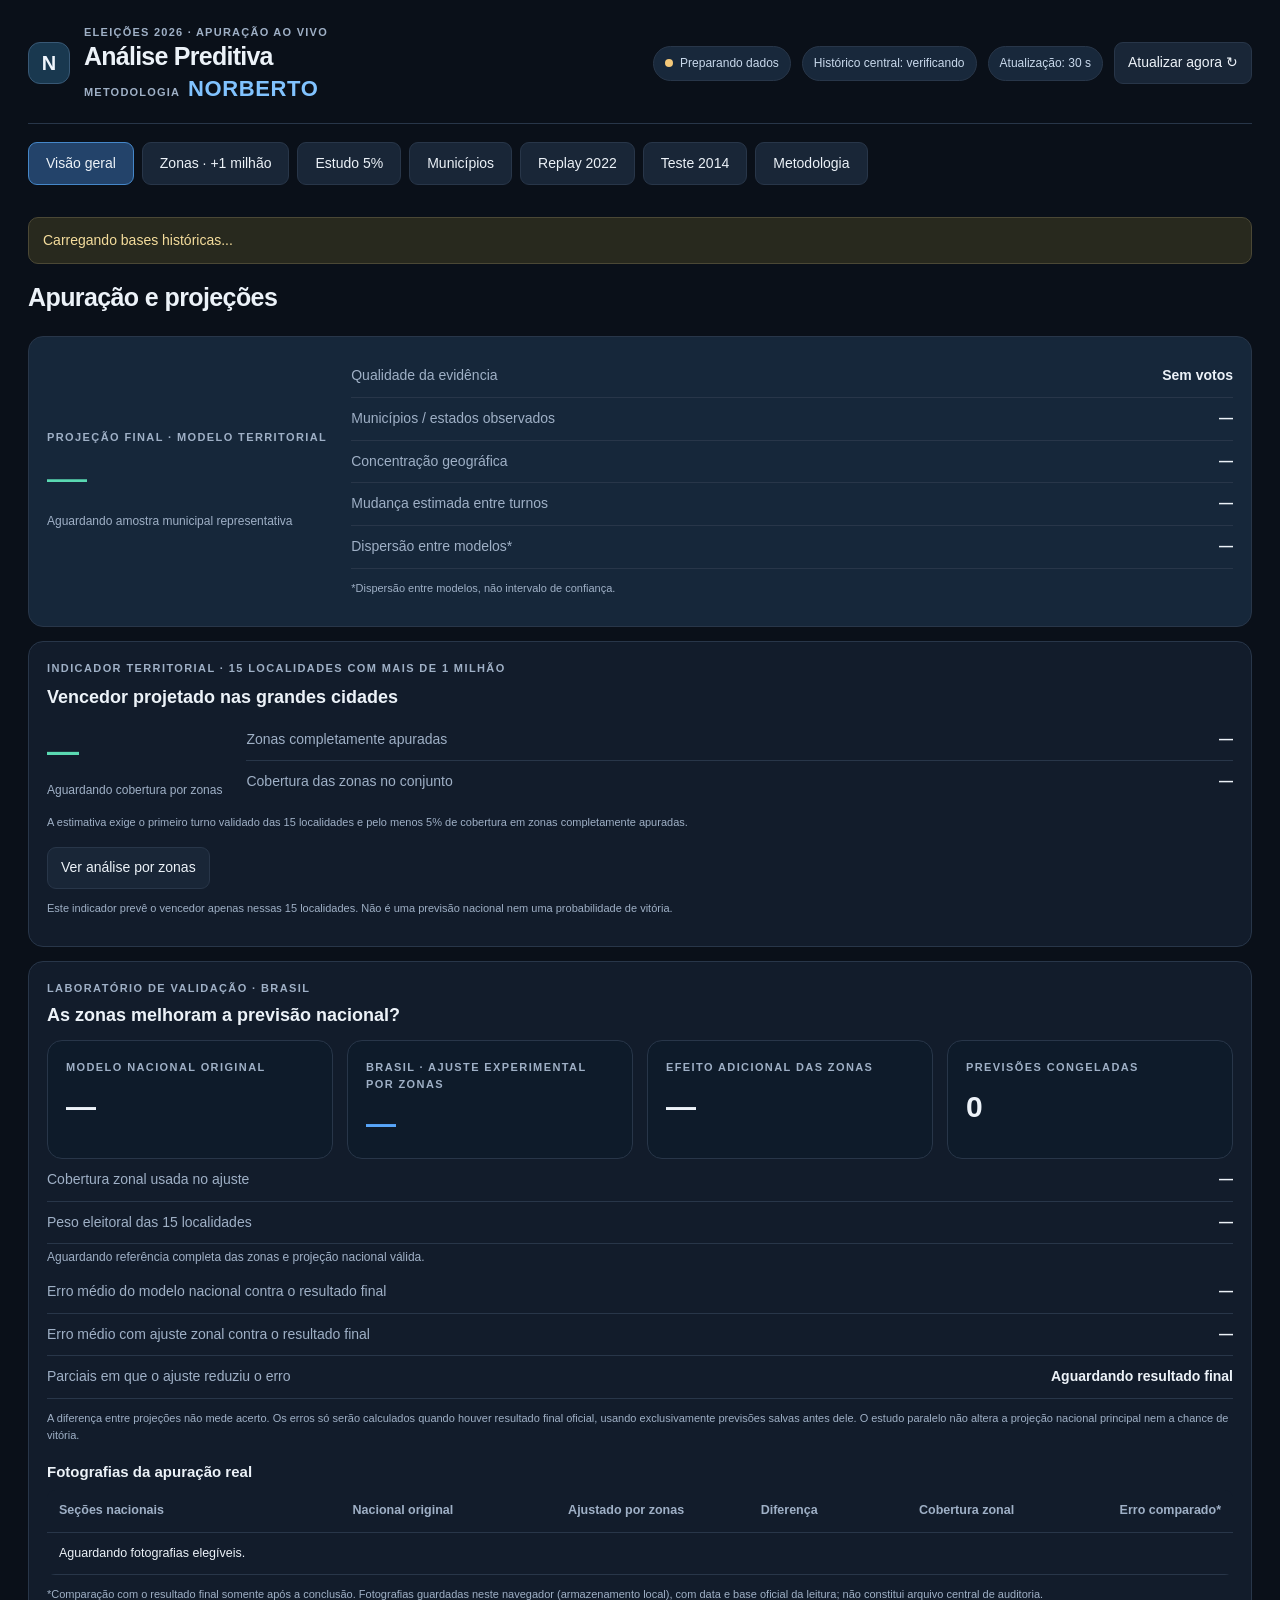
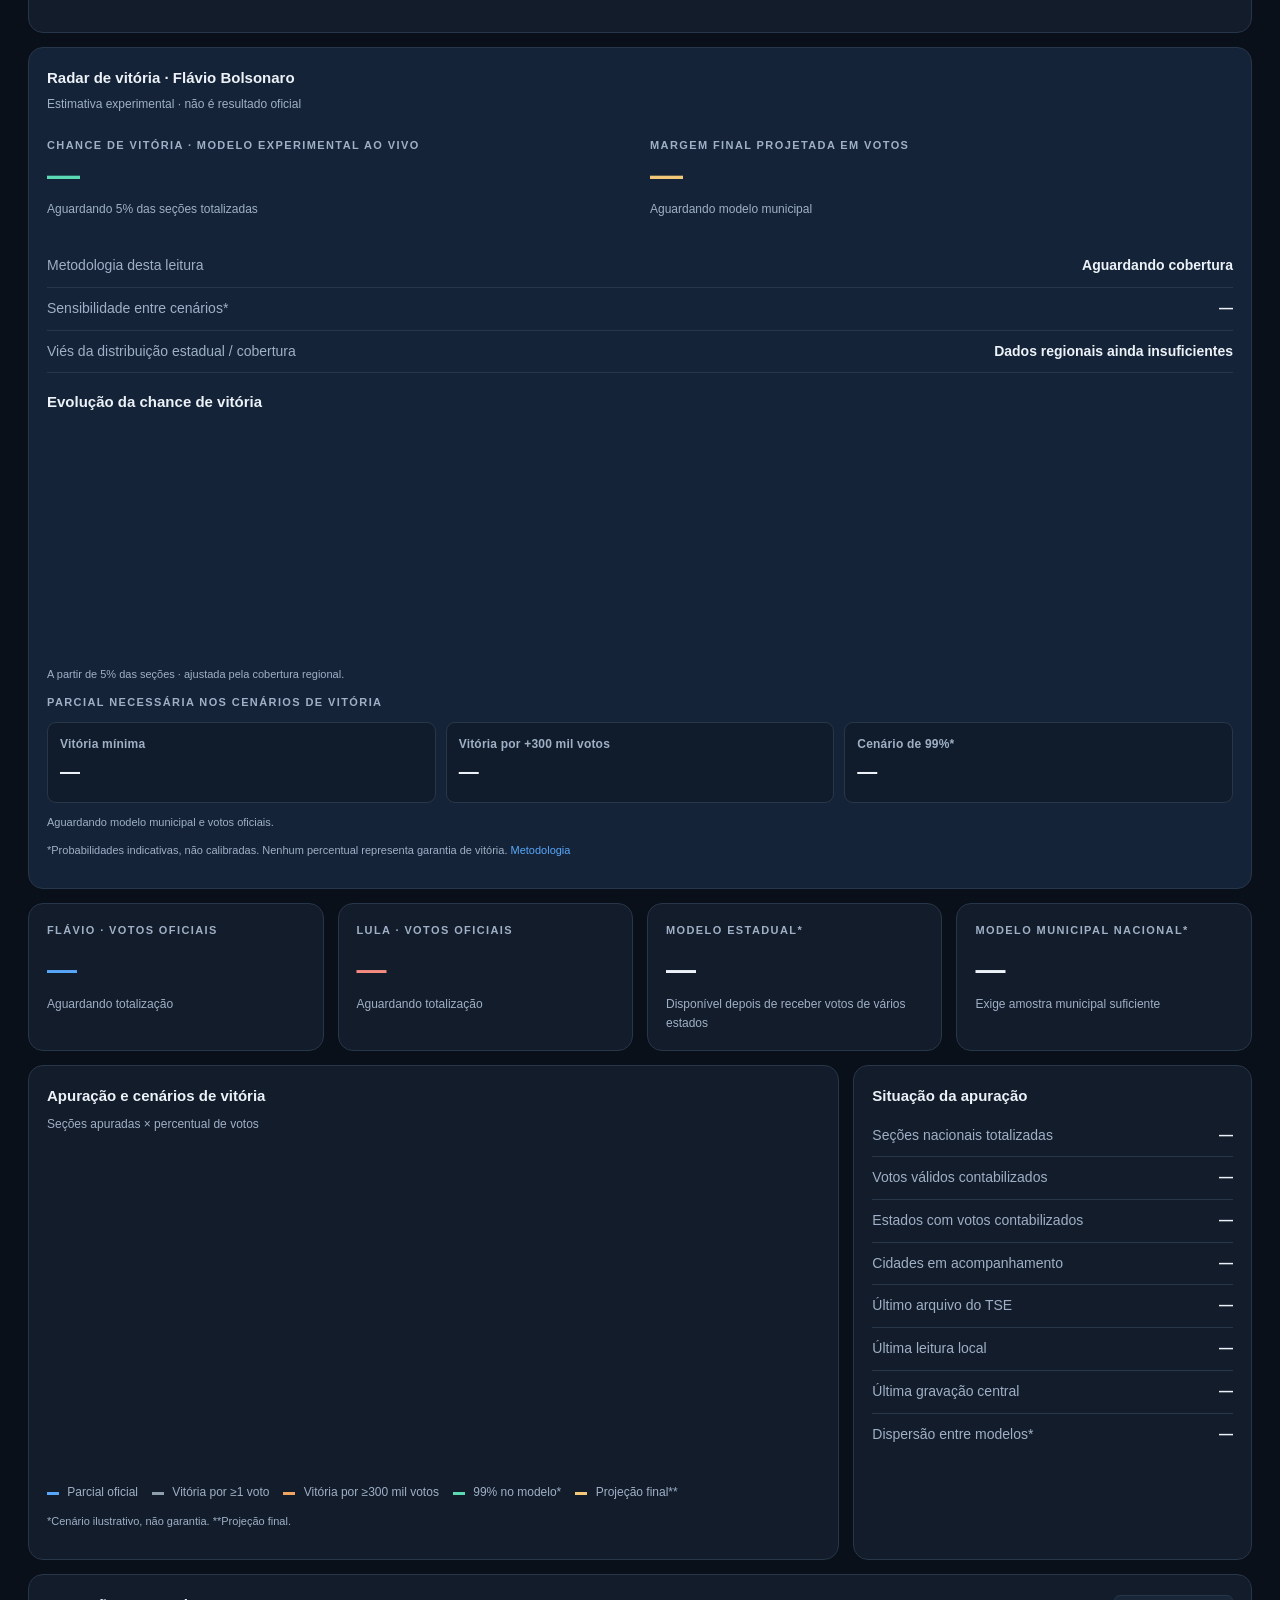
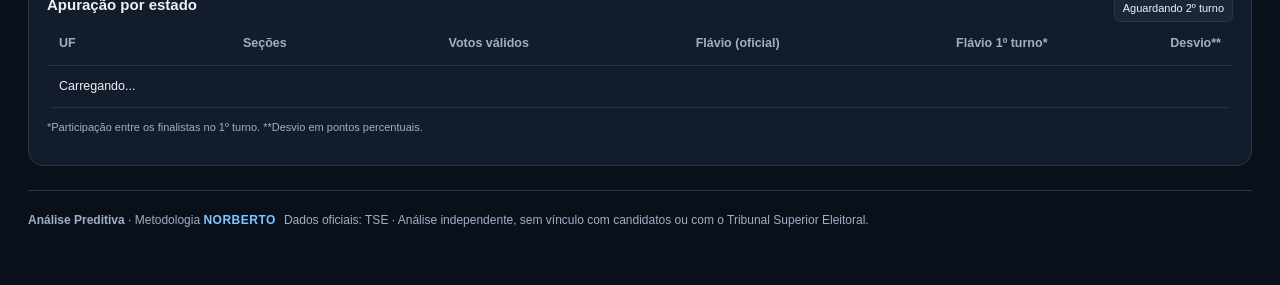
==== commit 051dd1fa: "feat(eleicoes): expose national shadow zonal validation, frozen live forecast snapshots and future o" ====
--- a/eleicoes-2026-live/index.html
+++ b/eleicoes-2026-live/index.html
@@ -50,6 +50,27 @@
  <button type="button" id="metroWinnerDetails" style="margin-top:5px">Ver análise por zonas</button>
  <p class="mini">Este indicador prevê o vencedor apenas nessas 15 localidades. Não é uma previsão nacional nem uma probabilidade de vitória.</p>
 </div>
+<div class="card full" id="shadowNationalCard">
+ <div class="eyebrow">Laboratório de validação · Brasil</div>
+ <div class="head" style="font-size:18px;margin-top:5px">As zonas melhoram a previsão nacional?</div>
+ <div class="grid" style="margin-top:10px">
+  <div class="card kpi" style="background:#0e1b2a"><div class="eyebrow">Modelo nacional original</div><div class="n" id="shadowBaseline">—</div></div>
+  <div class="card kpi" style="background:#0e1b2a"><div class="eyebrow">Brasil · ajuste experimental por zonas</div><div class="n blue" id="shadowAdjusted">—</div></div>
+  <div class="card kpi" style="background:#0e1b2a"><div class="eyebrow">Efeito adicional das zonas</div><div class="n" id="shadowDelta">—</div></div>
+  <div class="card kpi" style="background:#0e1b2a"><div class="eyebrow">Previsões congeladas</div><div class="n" id="shadowCount">0</div></div>
+ </div>
+ <div class="pair"><span class="muted">Cobertura zonal usada no ajuste</span><strong id="shadowZoneCoverage">—</strong></div>
+ <div class="pair"><span class="muted">Peso eleitoral das 15 localidades</span><strong id="shadowNationalWeight">—</strong></div>
+ <p class="sub" id="shadowStatus">Aguardando referência completa das zonas e projeção nacional válida.</p>
+ <div class="pair"><span class="muted">Erro médio do modelo nacional contra o resultado final</span><strong id="shadowOriginalError">—</strong></div>
+ <div class="pair"><span class="muted">Erro médio com ajuste zonal contra o resultado final</span><strong id="shadowZonalError">—</strong></div>
+ <div class="pair"><span class="muted">Parciais em que o ajuste reduziu o erro</span><strong id="shadowBetter">Aguardando resultado final</strong></div>
+ <p class="mini">A diferença entre projeções não mede acerto. Os erros só serão calculados quando houver resultado final oficial, usando exclusivamente previsões salvas antes dele. O estudo paralelo não altera a projeção nacional principal nem a chance de vitória.</p>
+ <div class="head" style="margin-top:16px">Fotografias da apuração real</div>
+ <div class="tbl" style="max-height:230px"><table><thead><tr><th>Seções nacionais</th><th>Nacional original</th><th>Ajustado por zonas</th><th>Diferença</th><th>Cobertura zonal</th><th>Erro comparado*</th></tr></thead>
+  <tbody id="shadowHistoryRows"><tr><td colspan="6">Aguardando fotografias elegíveis.</td></tr></tbody></table></div>
+ <p class="mini">*Comparação com o resultado final somente após a conclusão. Fotografias guardadas neste navegador (armazenamento local), com data e base oficial da leitura; não constitui arquivo central de auditoria.</p>
+</div>
 <div class="card full victory-panel" id="victoryPanel">
   <div class="head">Radar de vitória · Flávio Bolsonaro</div>
   <p class="sub">Estimativa experimental · não é resultado oficial</p>
@@ -106,7 +127,15 @@
   <div class="card kpi"><div class="eyebrow">Zonas com dados do 2º turno</div><div class="n blue" id="zoneCounted">—</div><div class="detail">EA20 oficial · 6258</div></div>
   <div class="card kpi"><div class="eyebrow">Cobertura das zonas</div><div class="n" id="zoneCoverage">—</div><div class="detail">Seções totalizadas nas zonas verificadas</div></div>
   <div class="card kpi"><div class="eyebrow">Referência histórica validada</div><div class="n" id="zoneVerified">—</div><div class="detail">1º turno por zona × total municipal</div></div>
-  <div class="card full" id="metroWinnerZoneCard">
+     <div class="card full">
+    <div class="head">Contribuição das zonas ao modelo nacional · monitor paralelo</div>
+    <div class="pair"><span class="muted">Modelo do Brasil sem ajuste zonal</span><strong id="shadowZoneBase">—</strong></div>
+    <div class="pair"><span class="muted">Modelo nacional ajustado pelas zonas</span><strong id="shadowZoneAdjusted">—</strong></div>
+    <div class="pair"><span class="muted">Efeito ponderado sobre o Brasil</span><strong id="shadowZoneDifference">—</strong></div>
+    <p class="sub" id="shadowZoneNote">Sem resultados suficientes para isolar um efeito territorial.</p>
+    <p class="mini">Mesmos votos observados, mesmas hipóteses de comparecimento e volumes: comparamos somente a referência municipal contra a referência por zona. A diferença é aplicada proporcionalmente ao peso das 15 localidades no 1º turno nacional.</p>
+   </div>
+<div class="card full" id="metroWinnerZoneCard">
    <div class="eyebrow">Modelo por zona · agregado das 15 localidades</div>
    <div class="head">Vencedor projetado nas grandes cidades</div>
    <div class="tools" style="gap:30px">
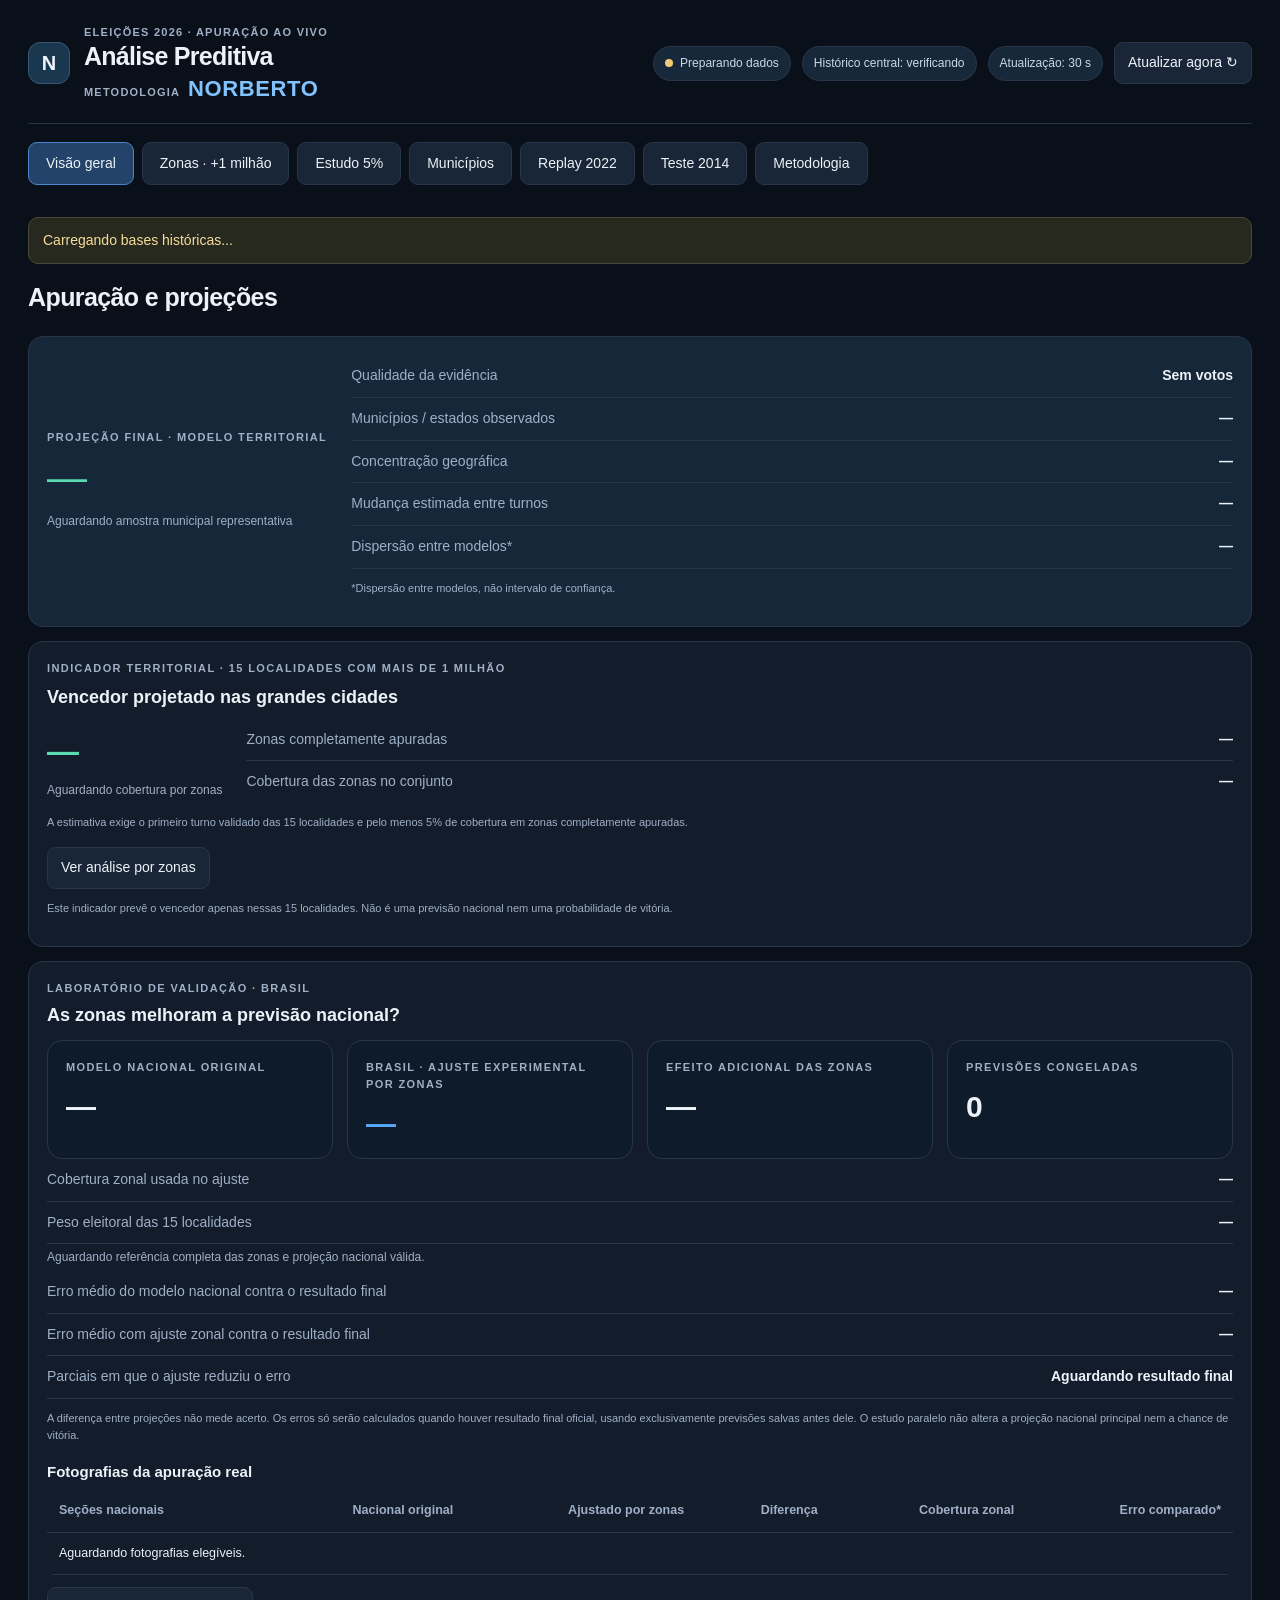
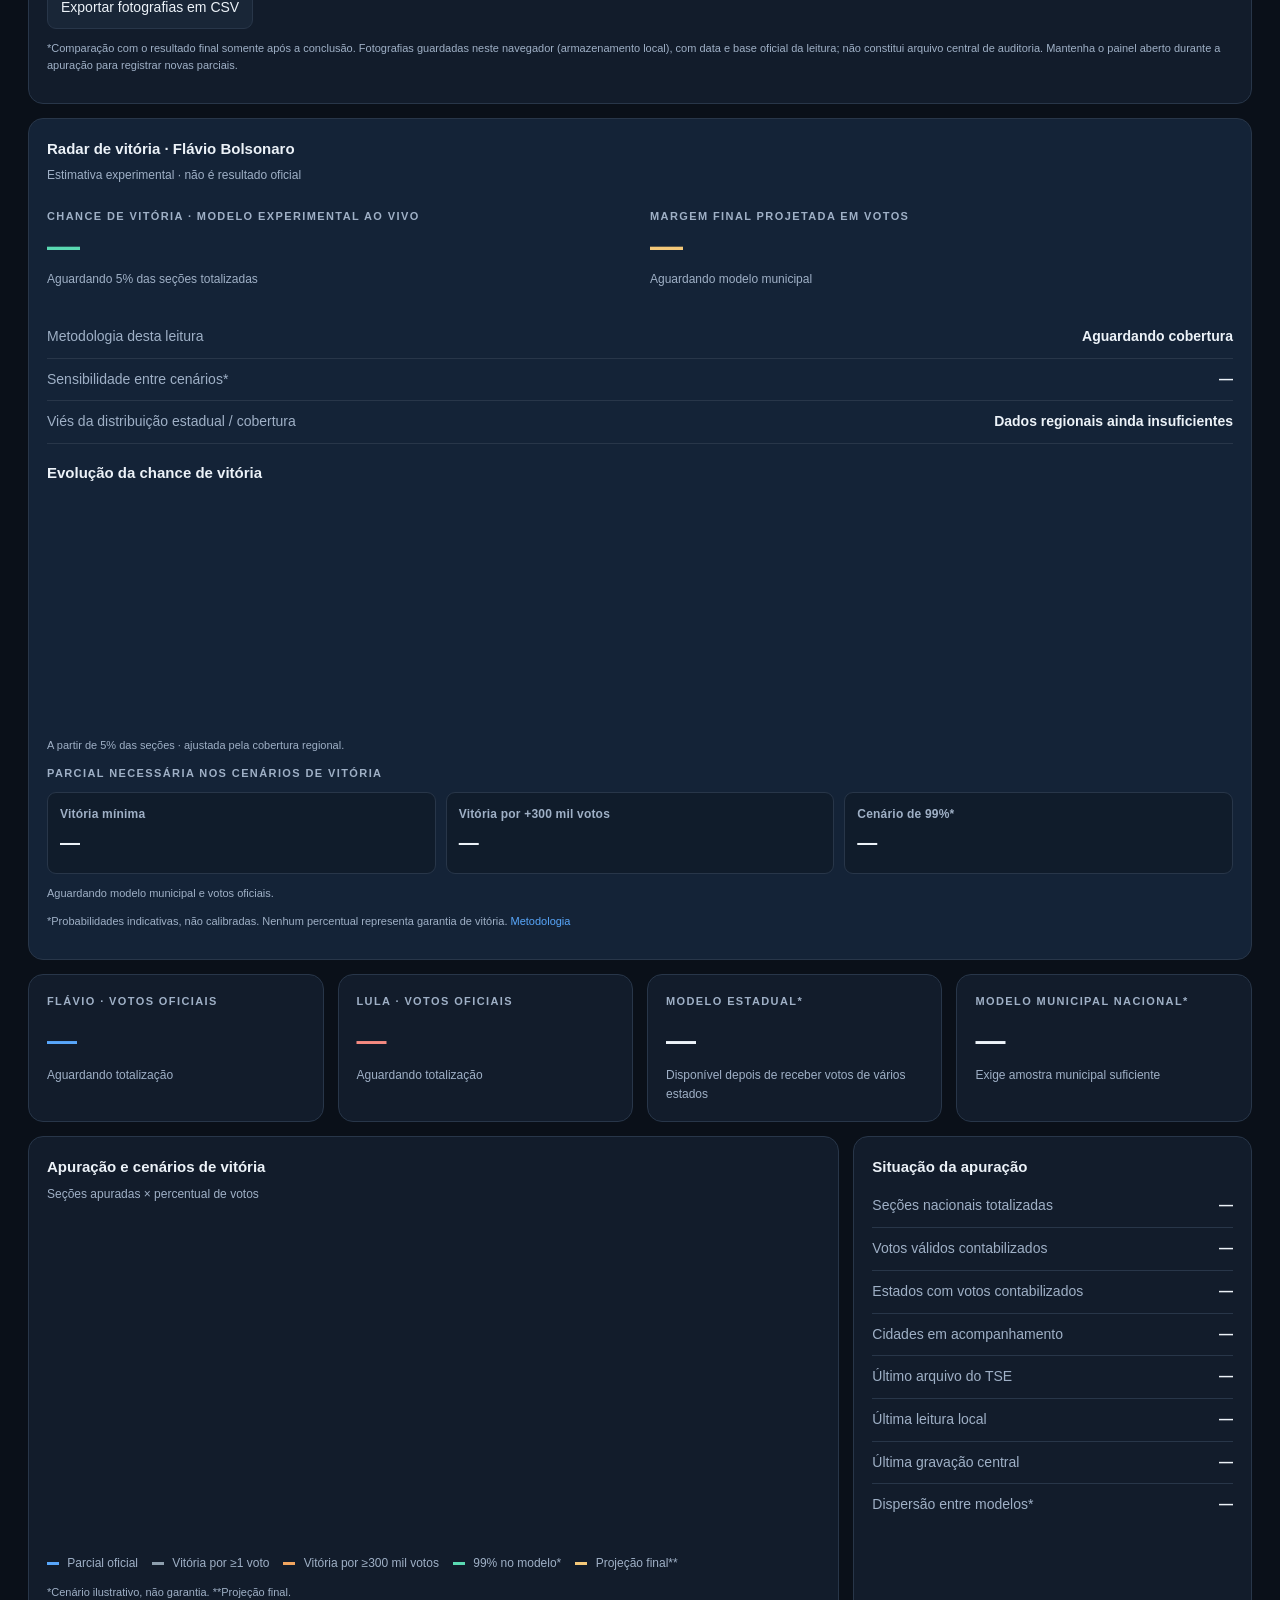
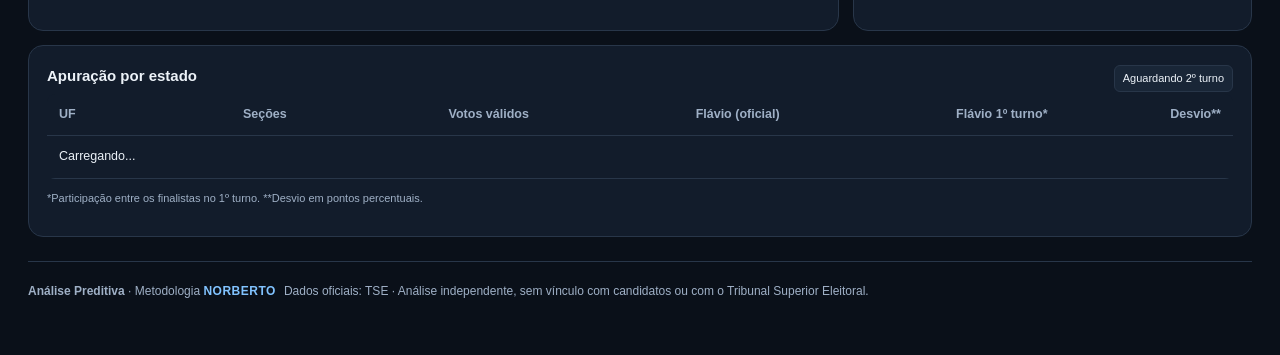
==== commit b7939ccd: "feat(eleicoes): allow exporting immutable live national zonal-comparison snapshots as CSV" ====
--- a/eleicoes-2026-live/index.html
+++ b/eleicoes-2026-live/index.html
@@ -69,7 +69,8 @@
  <div class="head" style="margin-top:16px">Fotografias da apuração real</div>
  <div class="tbl" style="max-height:230px"><table><thead><tr><th>Seções nacionais</th><th>Nacional original</th><th>Ajustado por zonas</th><th>Diferença</th><th>Cobertura zonal</th><th>Erro comparado*</th></tr></thead>
   <tbody id="shadowHistoryRows"><tr><td colspan="6">Aguardando fotografias elegíveis.</td></tr></tbody></table></div>
- <p class="mini">*Comparação com o resultado final somente após a conclusão. Fotografias guardadas neste navegador (armazenamento local), com data e base oficial da leitura; não constitui arquivo central de auditoria.</p>
+ <button type="button" id="shadowExportCsv" style="margin-top:12px">Exportar fotografias em CSV</button>
+ <p class="mini">*Comparação com o resultado final somente após a conclusão. Fotografias guardadas neste navegador (armazenamento local), com data e base oficial da leitura; não constitui arquivo central de auditoria. Mantenha o painel aberto durante a apuração para registrar novas parciais.</p>
 </div>
 <div class="card full victory-panel" id="victoryPanel">
   <div class="head">Radar de vitória · Flávio Bolsonaro</div>
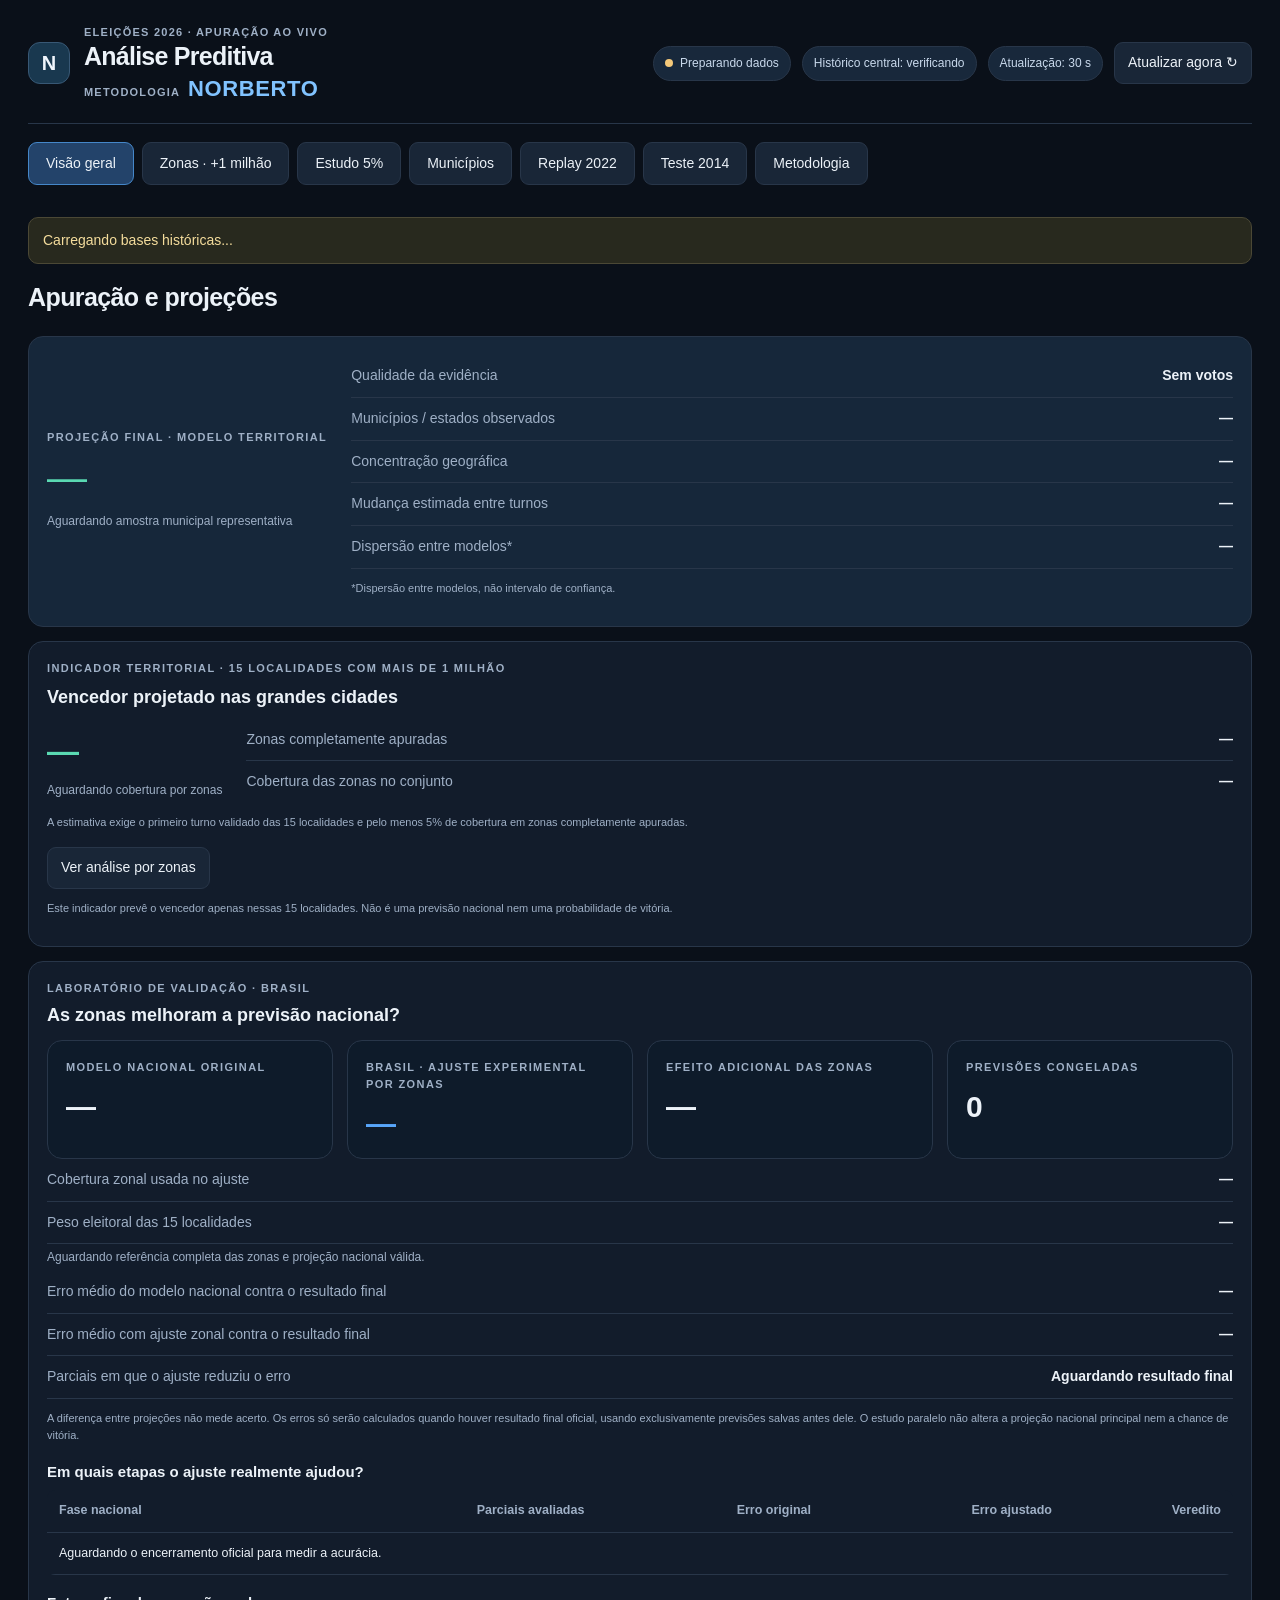
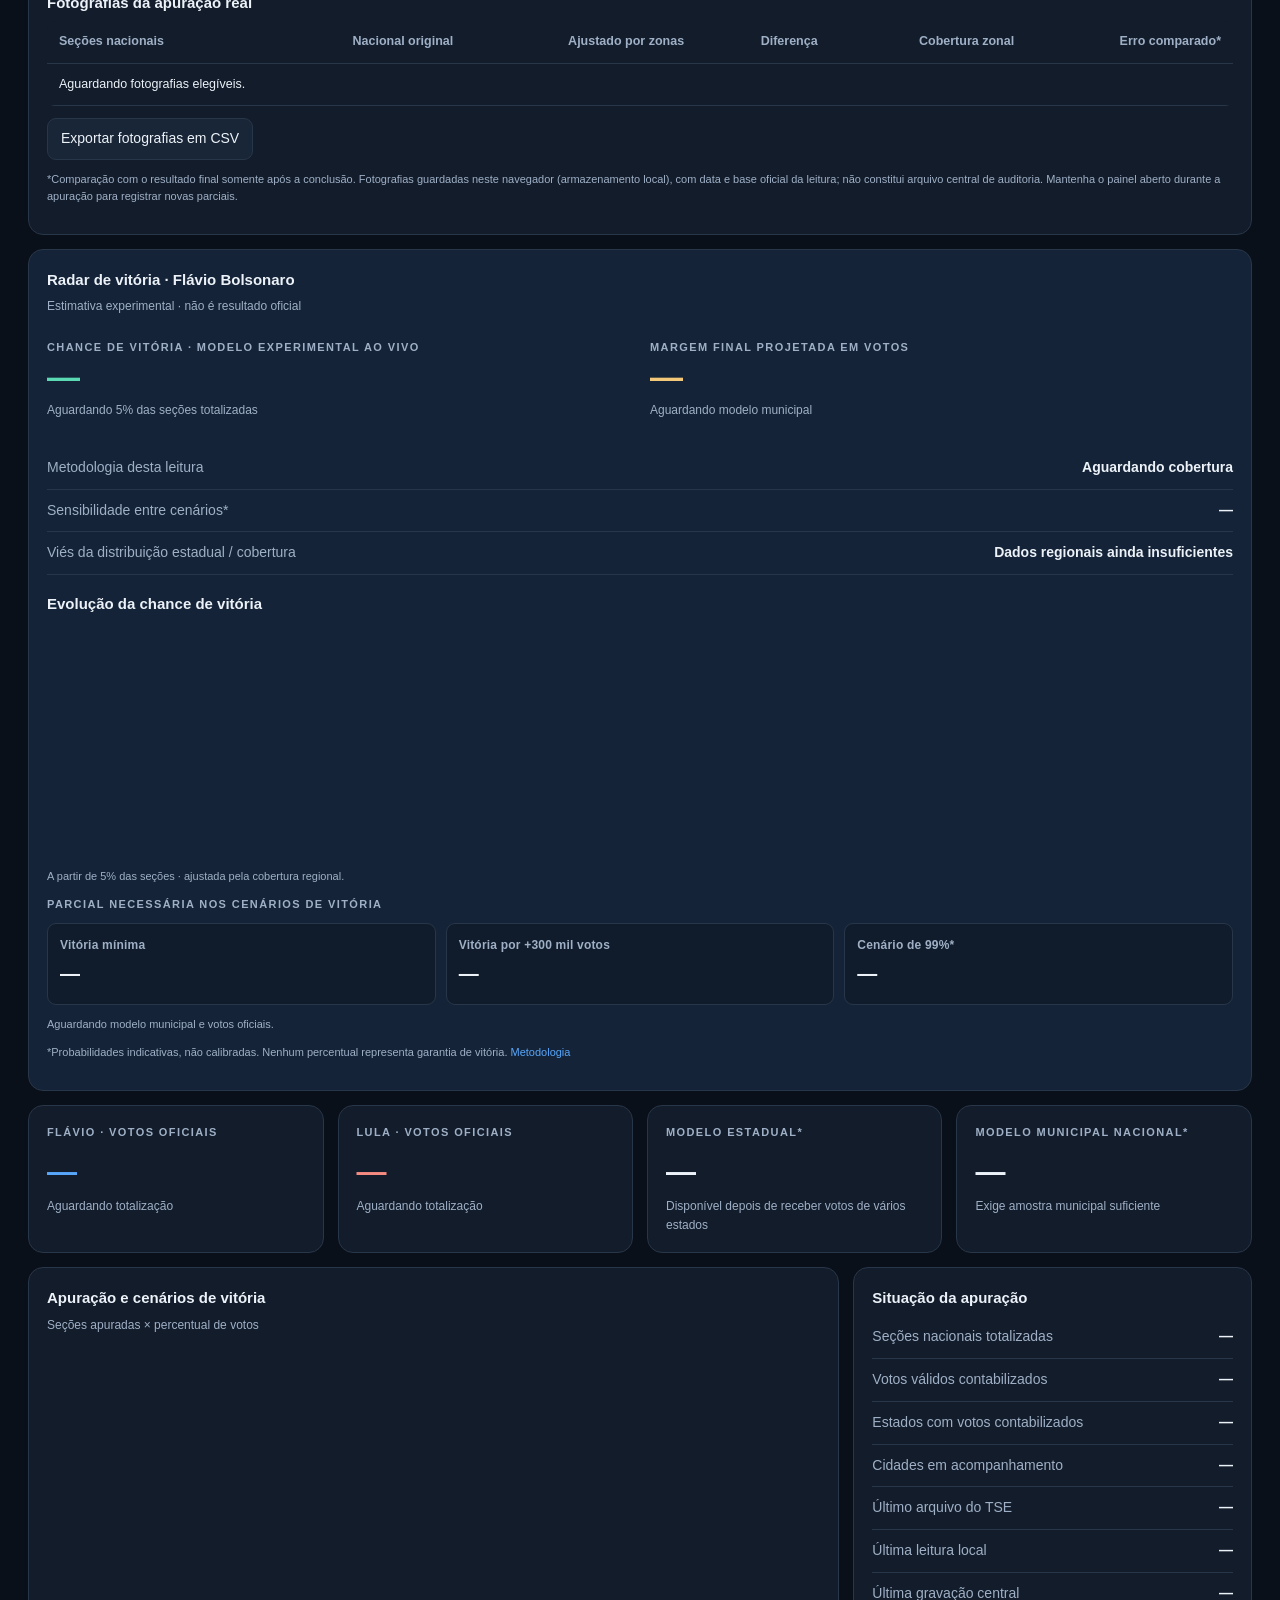
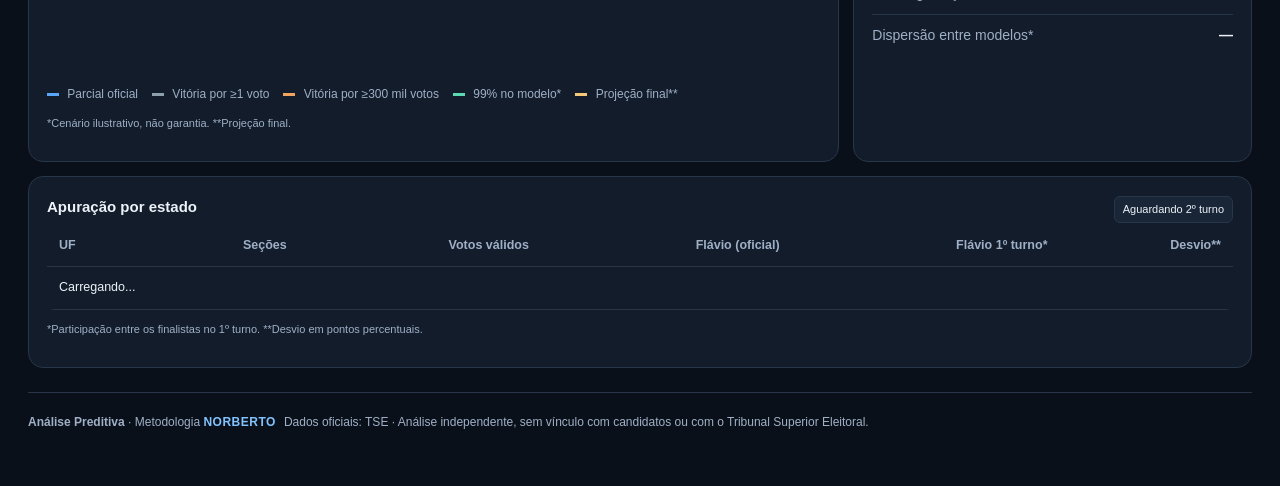
==== commit ee4791a9: "feat(eleicoes): stage-by-stage validation of zonal incremental forecast error after final count" ====
--- a/eleicoes-2026-live/index.html
+++ b/eleicoes-2026-live/index.html
@@ -66,6 +66,9 @@
  <div class="pair"><span class="muted">Erro médio com ajuste zonal contra o resultado final</span><strong id="shadowZonalError">—</strong></div>
  <div class="pair"><span class="muted">Parciais em que o ajuste reduziu o erro</span><strong id="shadowBetter">Aguardando resultado final</strong></div>
  <p class="mini">A diferença entre projeções não mede acerto. Os erros só serão calculados quando houver resultado final oficial, usando exclusivamente previsões salvas antes dele. O estudo paralelo não altera a projeção nacional principal nem a chance de vitória.</p>
+ <div class="head" style="margin-top:16px">Em quais etapas o ajuste realmente ajudou?</div>
+ <div class="tbl" style="max-height:250px"><table><thead><tr><th>Fase nacional</th><th>Parciais avaliadas</th><th>Erro original</th><th>Erro ajustado</th><th>Veredito</th></tr></thead>
+  <tbody id="shadowStageRows"><tr><td colspan="5">Aguardando o encerramento oficial para medir a acurácia.</td></tr></tbody></table></div>
  <div class="head" style="margin-top:16px">Fotografias da apuração real</div>
  <div class="tbl" style="max-height:230px"><table><thead><tr><th>Seções nacionais</th><th>Nacional original</th><th>Ajustado por zonas</th><th>Diferença</th><th>Cobertura zonal</th><th>Erro comparado*</th></tr></thead>
   <tbody id="shadowHistoryRows"><tr><td colspan="6">Aguardando fotografias elegíveis.</td></tr></tbody></table></div>
